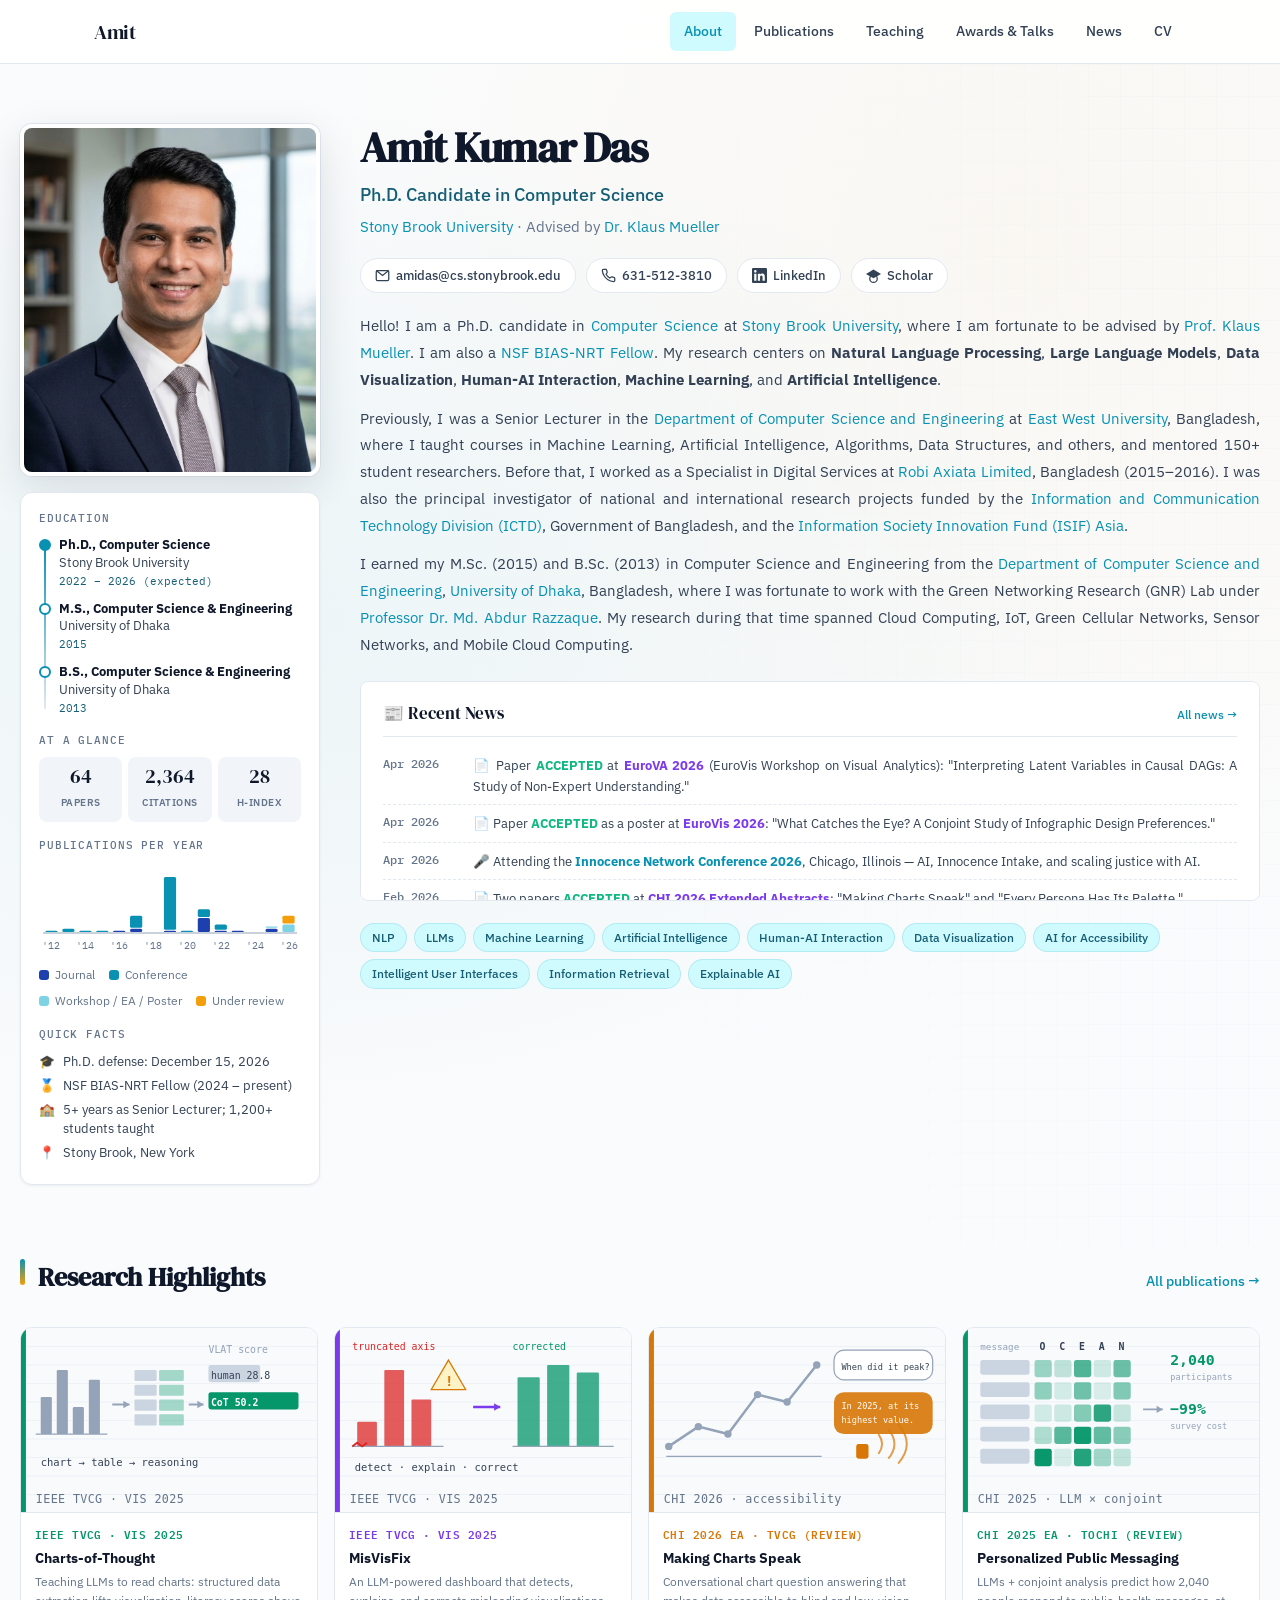
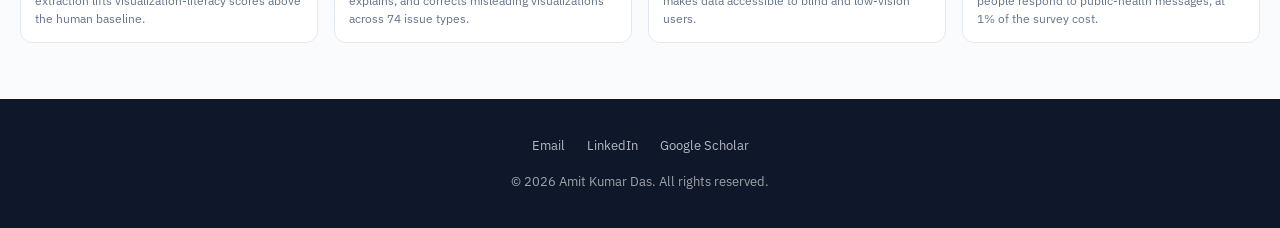
==== index.html @ 3df4a552 "Redesign site with visualizations, paper thumbnails, and updated CV - Home: rectangular portrait, wi" ====
<!DOCTYPE html><html lang="en"><head><meta charset="UTF-8"><meta name="viewport" content="width=device-width,initial-scale=1.0"><link rel="stylesheet" href="css/style.css?v=2"><title>Amit Kumar Das — Visualization & Human-Centered AI Researcher</title>
<style>
.home-news-box{background:var(--surface);border:1px solid var(--border);border-radius:var(--radius);padding:18px 22px;margin:22px 0;max-height:220px;overflow-y:auto}
.home-news-box::-webkit-scrollbar{width:6px}
.home-news-box::-webkit-scrollbar-thumb{background:var(--border);border-radius:3px}
.home-news-title{font-family:var(--font-display);font-size:1.05rem;color:var(--dark);margin-bottom:10px;padding-bottom:8px;border-bottom:1px solid var(--border);display:flex;justify-content:space-between;align-items:baseline}
.home-news-title a{font-family:var(--font-body);font-size:.78rem;font-weight:500}
.home-news-item{display:grid;grid-template-columns:80px 1fr;gap:10px;padding:8px 0;font-size:.83rem;line-height:1.55;border-bottom:1px dashed var(--border)}
.home-news-item:last-child{border-bottom:none}
.home-news-item .date{font-family:var(--font-mono);font-size:.72rem;color:var(--text-light);font-weight:500}
.home-news-item span:last-child{text-align:justify}
.hero-tagline,.hero-affil{text-align:justify}
.hl-nlp{color:#0891B2;font-weight:600}
.hl-vis{color:#7C3AED;font-weight:600}
.hl-hci{color:#D97706;font-weight:600}
.hl-llm{color:#059669;font-weight:600}
.hl-ml{color:#DC2626;font-weight:600}
</style>
</head><body>
<nav class="nav"><div class="nav-inner"><a href="index.html" class="nav-brand">Amit</a><ul class="nav-links"><li><a href="index.html">About</a></li><li><a href="publications.html">Publications</a></li><li><a href="teaching.html">Teaching</a></li><li><a href="awards.html">Awards & Talks</a></li><li><a href="news.html">News</a></li><li><a href="cv.html">CV</a></li></ul><button class="nav-toggle" aria-label="Menu"><svg viewBox="0 0 24 24" fill="none" stroke-width="2" stroke-linecap="round"><line x1="3" y1="6" x2="21" y2="6"/><line x1="3" y1="12" x2="21" y2="12"/><line x1="3" y1="18" x2="21" y2="18"/></svg></button></div></nav>

<header class="hero">
<div class="hero-inner">
<aside class="hero-photo fade-in">
<div class="photo-frame"><img src="img/profile.png" alt="Amit Kumar Das"></div>
<div class="profile-card">
<h3>Education</h3>
<ul class="edu-list">
<li class="current"><strong>Ph.D., Computer Science</strong>Stony Brook University<br><span class="yr">2022 – 2026 (expected)</span></li>
<li><strong>M.S., Computer Science &amp; Engineering</strong>University of Dhaka<br><span class="yr">2015</span></li>
<li><strong>B.S., Computer Science &amp; Engineering</strong>University of Dhaka<br><span class="yr">2013</span></li>
</ul>
<h3>At a glance</h3>
<div class="kpi-mini">
<div><b>64</b><span>Papers</span></div>
<div><b>2,364</b><span>Citations</span></div>
<div><b>28</b><span>h-index</span></div>
</div>
<h3>Publications per year</h3>
<div id="home-pub-chart" class="viz-chart" aria-label="Bar chart of publications per year, 2012 to 2026"></div>
<div id="home-pub-legend"></div>
<h3>Quick facts</h3>
<ul class="profile-facts">
<li><span>🎓</span><span>Ph.D. defense: December 15, 2026</span></li>
<li><span>🏅</span><span>NSF BIAS-NRT Fellow (2024 – present)</span></li>
<li><span>🏫</span><span>5+ years as Senior Lecturer; 1,200+ students taught</span></li>
<li><span>📍</span><span>Stony Brook, New York</span></li>
</ul>
</div>
</aside>
<div class="hero-content">
<h1 class="fade-in">Amit Kumar Das</h1>
<p class="hero-tagline fade-in d1">Ph.D. Candidate in Computer Science</p>
<p class="hero-affil fade-in d2"><a href="https://www.cs.stonybrook.edu/" target="_blank">Stony Brook University</a> · Advised by <a href="https://www3.cs.stonybrook.edu/~mueller/" target="_blank">Dr. Klaus Mueller</a></p>
<div class="hero-contact fade-in d2">
<a href="mailto:amidas@cs.stonybrook.edu"><svg viewBox="0 0 24 24" fill="none" stroke="currentColor" stroke-width="2"><rect x="2" y="4" width="20" height="16" rx="2"/><path d="M22 4l-10 8L2 4"/></svg>amidas@cs.stonybrook.edu</a>
<a href="tel:631-512-3810"><svg viewBox="0 0 24 24" fill="none" stroke="currentColor" stroke-width="2"><path d="M22 16.92v3a2 2 0 01-2.18 2 19.79 19.79 0 01-8.63-3.07 19.5 19.5 0 01-6-6A19.79 19.79 0 012.12 4.18 2 2 0 014.11 2h3a2 2 0 012 1.72c.13.81.36 1.6.67 2.36a2 2 0 01-.45 2.11L8.09 9.91a16 16 0 006 6l1.72-1.24a2 2 0 012.11-.45c.76.31 1.55.54 2.36.67A2 2 0 0122 16.92z"/></svg>631-512-3810</a>
<a href="https://www.linkedin.com/in/amit-kumar-das-191ba51b/" target="_blank"><svg viewBox="0 0 24 24" fill="currentColor"><path d="M20.45 20.45h-3.55v-5.57c0-1.33-.02-3.04-1.85-3.04-1.85 0-2.14 1.45-2.14 2.94v5.67H9.36V9h3.41v1.56h.05a3.74 3.74 0 013.37-1.85c3.6 0 4.27 2.37 4.27 5.46v6.28zM5.34 7.43a2.06 2.06 0 110-4.12 2.06 2.06 0 010 4.12zM7.12 20.45H3.56V9h3.56v11.45zM22.22 0H1.77A1.75 1.75 0 000 1.73v20.54A1.75 1.75 0 001.77 24h20.45A1.76 1.76 0 0024 22.27V1.73A1.76 1.76 0 0022.22 0z"/></svg>LinkedIn</a>
<a href="https://scholar.google.com/citations?user=yXXXbR4AAAAJ&hl=en" target="_blank"><svg viewBox="0 0 24 24" fill="currentColor"><path d="M12 24a7 7 0 110-14 7 7 0 010 14zm0-2a5 5 0 100-10 5 5 0 000 10z"/><path d="M0 9.5l12-7 12 7-12 7z"/></svg>Scholar</a>
</div>

<!-- BIO -->
<div class="hero-bio fade-in d3">
<p>Hello! I am a Ph.D. candidate in <a href="https://www.cs.stonybrook.edu/" target="_blank">Computer Science</a> at <a href="https://www.stonybrook.edu/" target="_blank">Stony Brook University</a>, where I am fortunate to be advised by <a href="https://www3.cs.stonybrook.edu/~mueller/" target="_blank">Prof. Klaus Mueller</a>. I am also a <a href="https://www.stonybrook.edu/commcms/bias-nrt/" target="_blank">NSF BIAS-NRT Fellow</a>. My research centers on <strong>Natural Language Processing</strong>, <strong>Large Language Models</strong>, <strong>Data Visualization</strong>, <strong>Human-AI Interaction</strong>, <strong>Machine Learning</strong>, and <strong>Artificial Intelligence</strong>.</p>
<p>Previously, I was a Senior Lecturer in the <a href="https://www.ewubd.edu/" target="_blank">Department of Computer Science and Engineering</a> at <a href="https://www.ewubd.edu/" target="_blank">East West University</a>, Bangladesh, where I taught courses in Machine Learning, Artificial Intelligence, Algorithms, Data Structures, and others, and mentored 150+ student researchers. Before that, I worked as a Specialist in Digital Services at <a href="https://www.robi.com.bd/en" target="_blank">Robi Axiata Limited</a>, Bangladesh (2015–2016). I was also the principal investigator of national and international research projects funded by the <a href="https://ictd.gov.bd/" target="_blank">Information and Communication Technology Division (ICTD)</a>, Government of Bangladesh, and the <a href="https://apnic.foundation/projects/isif-asia/" target="_blank">Information Society Innovation Fund (ISIF) Asia</a>.</p>
<p>I earned my M.Sc. (2015) and B.Sc. (2013) in Computer Science and Engineering from the <a href="https://www.du.ac.bd/body/CSE" target="_blank">Department of Computer Science and Engineering</a>, <a href="https://www.du.ac.bd/" target="_blank">University of Dhaka</a>, Bangladesh, where I was fortunate to work with the Green Networking Research (GNR) Lab under <a href="https://www.du.ac.bd/faculty/faculty_details/CSE/1768#" target="_blank">Professor Dr. Md. Abdur Razzaque</a>. My research during that time spanned Cloud Computing, IoT, Green Cellular Networks, Sensor Networks, and Mobile Cloud Computing.</p>
</div>

<!-- RECENT NEWS -->
<div class="home-news-box fade-in d3">
<div class="home-news-title"><span>📰 Recent News</span><a href="news.html">All news →</a></div>
<div class="home-news-item"><span class="date">Apr 2026</span><span>📄 Paper <strong style="color:#10B981;">ACCEPTED</strong> at <a href="https://www.eurova.org/eurova-2026" target="_blank" style="color:#7C3AED;"><strong>EuroVA 2026</strong></a> (EuroVis Workshop on Visual Analytics): "Interpreting Latent Variables in Causal DAGs: A Study of Non-Expert Understanding."</span></div>
<div class="home-news-item"><span class="date">Apr 2026</span><span>📄 Paper <strong style="color:#10B981;">ACCEPTED</strong> as a poster at <a href="https://eurovis.org.uk/" target="_blank" style="color:#7C3AED;"><strong>EuroVis 2026</strong></a>: "What Catches the Eye? A Conjoint Study of Infographic Design Preferences."</span></div>
<div class="home-news-item"><span class="date">Apr 2026</span><span>🎤 Attending the <a href="https://metroconnections.swoogo.com/innocencenetwork-conference-2026/welcome" target="_blank"><strong>Innocence Network Conference 2026</strong></a>, Chicago, Illinois — AI, Innocence Intake, and scaling justice with AI.</span></div>
<div class="home-news-item"><span class="date">Feb 2026</span><span>📄 Two papers <strong style="color:#10B981;">ACCEPTED</strong> at <a href="https://chi2026.acm.org/" target="_blank" style="color:#7C3AED;"><strong>CHI 2026 Extended Abstracts</strong></a>: "Making Charts Speak" and "Every Persona Has Its Palette."</span></div>
<div class="home-news-item"><span class="date">Jan 2026</span><span>🏅 Received <strong>Special Recognition for Outstanding Reviews</strong> at <strong>CHI 2026</strong>.</span></div>
<div class="home-news-item"><span class="date">Dec 2025</span><span>🏅 Received <strong>Special Recognition for Outstanding Reviews</strong> at <strong>IUI 2026</strong>.</span></div>
<div class="home-news-item"><span class="date">Dec 2025</span><span>🎤 Delivered a guest lecture on <strong>MisVisFix</strong> at <a href="https://www.oldwestbury.edu/" target="_blank"><strong>SUNY Old Westbury</strong></a>.</span></div>
<div class="home-news-item"><span class="date">Nov 2025</span><span>🎤 Presented <a href="https://ieeexplore.ieee.org/document/11269882" target="_blank"><strong>"Charts-of-Thought"</strong></a> at <strong>IEEE VIS 2025</strong>, Vienna, Austria.</span></div>
<div class="home-news-item"><span class="date">Nov 2025</span><span>🎤 Presented <a href="https://ieeexplore.ieee.org/document/11269882" target="_blank"><strong>"MisVisFix"</strong></a> at <strong>IEEE VIS 2025</strong>, Vienna, Austria.</span></div>
<div class="home-news-item"><span class="date">Jul 2025</span><span>🏆 Two papers <strong style="color:#10B981;">ACCEPTED</strong> at <a href="https://ieeevis.org/year/2025/welcome" target="_blank" style="color:#7C3AED;"><strong>IEEE VIS 2025</strong></a> (23% acceptance rate): <a href="https://arxiv.org/abs/2508.04842" target="_blank">Charts-of-Thought</a> and <a href="https://arxiv.org/abs/2508.04679" target="_blank">MisVisFix</a>.</span></div>
<div class="home-news-item"><span class="date">Apr 2025</span><span>🎤 Presented <a href="https://dl.acm.org/doi/10.1145/3706599.3720018" target="_blank"><strong>"Leveraging LLMs for Personalized Public Messaging"</strong></a> at <strong>CHI 2025</strong>, Yokohama, Japan.</span></div>
<div class="home-news-item"><span class="date">Feb 2025</span><span>📄 Paper <strong style="color:#10B981;">ACCEPTED</strong> at <a href="https://doi.org/10.1145/3706599.3720018" target="_blank" style="color:#7C3AED;"><strong>CHI 2025 Extended Abstracts</strong></a>: "Leveraging LLMs for Personalized Public Messaging."</span></div>
<div class="home-news-item"><span class="date">Aug 2024</span><span>🎓 Awarded the <strong>NSF BIAS-NRT Research Traineeship Fellowship</strong>.</span></div>
<div class="home-news-item"><span class="date">Jul 2024</span><span>🎉 Passed RPE — officially a <strong>Ph.D. Candidate</strong>, CS Department, Stony Brook University.</span></div>
</div>

<div class="research-tags fade-in d4">
<span class="tag">NLP</span><span class="tag">LLMs</span><span class="tag">Machine Learning</span><span class="tag">Artificial Intelligence</span><span class="tag">Human-AI Interaction</span><span class="tag">Data Visualization</span><span class="tag">AI for Accessibility</span><span class="tag">Intelligent User Interfaces</span><span class="tag">Information Retrieval</span><span class="tag">Explainable AI</span>
</div>
</div></div></header>

<section class="highlights">
<div class="section-header"><h2 class="section-title">Research Highlights</h2><a href="publications.html" class="section-link">All publications →</a></div>
<div class="hl-grid">
<a class="hl-card fade-in" style="--hc:#059669" href="https://arxiv.org/abs/2508.04842" target="_blank"><img src="img/pubs/charts-of-thought-enhancing-llm-visualization-li.svg" alt="Illustration of Charts-of-Thought: chart to table to reasoning, with VLAT scores" loading="lazy"><div><span class="hl-venue">IEEE TVCG · VIS 2025</span><h4>Charts-of-Thought</h4><p>Teaching LLMs to read charts: structured data extraction lifts visualization-literacy scores above the human baseline.</p></div></a>
<a class="hl-card fade-in d1" style="--hc:#7C3AED" href="https://arxiv.org/abs/2508.04679" target="_blank"><img src="img/pubs/misvisfix-an-interactive-dashboard-for-detecting.svg" alt="Illustration of MisVisFix: a truncated-axis chart flagged and corrected" loading="lazy"><div><span class="hl-venue">IEEE TVCG · VIS 2025</span><h4>MisVisFix</h4><p>An LLM-powered dashboard that detects, explains, and corrects misleading visualizations across 74 issue types.</p></div></a>
<a class="hl-card fade-in d2" style="--hc:#D97706" href="https://dl.acm.org/doi/10.1145/3772363.3799030" target="_blank"><img src="img/pubs/making-charts-speak-llm-based-conversational-cha.svg" alt="Illustration of conversational chart question answering for blind and low-vision users" loading="lazy"><div><span class="hl-venue">CHI 2026 EA · TVCG (review)</span><h4>Making Charts Speak</h4><p>Conversational chart question answering that makes data accessible to blind and low-vision users.</p></div></a>
<a class="hl-card fade-in d3" style="--hc:#059669" href="https://doi.org/10.1145/3706599.3720018" target="_blank"><img src="img/pubs/leveraging-large-language-models-for-personalize.svg" alt="Illustration of a persona-by-message preference matrix" loading="lazy"><div><span class="hl-venue">CHI 2025 EA · TOCHI (review)</span><h4>Personalized Public Messaging</h4><p>LLMs + conjoint analysis predict how 2,040 people respond to public-health messages, at 1% of the survey cost.</p></div></a>
</div>
</section>

<footer class="footer"><div class="footer-inner"><ul class="footer-links"><li><a href="mailto:amidas@cs.stonybrook.edu">Email</a></li><li><a href="https://www.linkedin.com/in/amit-kumar-das-191ba51b/" target="_blank">LinkedIn</a></li><li><a href="https://scholar.google.com/citations?user=yXXXbR4AAAAJ&hl=en" target="_blank">Google Scholar</a></li></ul><p>&copy; 2026 Amit Kumar Das. All rights reserved.</p></div></footer>
<script src="js/main.js"></script>
<script src="js/viz.js"></script>
<script>
// Publications per year (keep in sync with publications.html when adding papers)
const PUBS_BY_YEAR = {
  2012:{conference:1}, 2013:{conference:2}, 2014:{conference:1}, 2015:{conference:1}, 2016:{journal:1},
  2017:{journal:2,conference:6}, 2019:{journal:1,conference:25}, 2020:{conference:1},
  2021:{journal:7,conference:4}, 2022:{journal:1,conference:3}, 2023:{journal:1},
  2025:{journal:2,workshop:1}, 2026:{workshop:4,'under-review':4}
};
const years = []; for (let y = 2012; y <= 2026; y++) years.push(y);
VZ.stackedYears(document.getElementById('home-pub-chart'), {
  years, series: VZ.TYPE, data: PUBS_BY_YEAR, height: 92, compact: true,
  label: 'Publications per year', onClick: y => { location.href = 'publications.html#year=' + y; }
});
VZ.legend(document.getElementById('home-pub-legend'), VZ.TYPE);
</script>
</body></html>
---- css/style.css ----
@import url('https://fonts.googleapis.com/css2?family=DM+Serif+Display:ital@0;1&family=IBM+Plex+Sans:ital,wght@0,300;0,400;0,500;0,600;0,700;1,400&family=IBM+Plex+Mono:wght@400;500&display=swap');

:root {
  --bg:#FAFBFC; --bg-alt:#F1F5F9; --surface:#FFFFFF;
  --dark:#0F172A; --dark-mid:#1E293B; --text:#334155; --text-light:#64748B;
  --border:#E2E8F0; --accent:#0891B2; --accent-light:#CFFAFE; --accent-dark:#155E75;
  --warm:#F59E0B; --warm-light:#FEF3C7; --coral:#F43F5E; --green:#10B981;
  --font-display:'DM Serif Display',Georgia,serif;
  --font-body:'IBM Plex Sans',-apple-system,sans-serif;
  --font-mono:'IBM Plex Mono',monospace;
  --max-w:1140px; --nav-h:64px; --radius:8px;
  --shadow-sm:0 1px 3px rgba(15,23,42,.06);
  --shadow-md:0 4px 16px rgba(15,23,42,.08);
  --shadow-lg:0 12px 40px rgba(15,23,42,.12);
  --tr:.25s cubic-bezier(.4,0,.2,1);
}
*,*::before,*::after{box-sizing:border-box;margin:0;padding:0}
html{scroll-behavior:smooth;font-size:16px}
body{font-family:var(--font-body);color:var(--text);background:var(--bg);line-height:1.7;-webkit-font-smoothing:antialiased;overflow-x:hidden}
a{color:var(--accent);text-decoration:none;transition:color var(--tr)}
a:hover{color:var(--accent-dark)}
img{max-width:100%;display:block}

/* NAV */
.nav{position:fixed;top:0;left:0;width:100%;z-index:1000;height:var(--nav-h);background:rgba(255,255,255,.88);backdrop-filter:blur(14px) saturate(180%);-webkit-backdrop-filter:blur(14px) saturate(180%);border-bottom:1px solid var(--border);transition:box-shadow var(--tr)}
.nav.scrolled{box-shadow:var(--shadow-sm)}
.nav-inner{max-width:var(--max-w);margin:0 auto;height:100%;display:flex;align-items:center;justify-content:space-between;padding:0 24px}
.nav-brand{font-family:var(--font-display);font-size:1.25rem;color:var(--dark);font-weight:400;letter-spacing:-.02em}
.nav-brand span{color:var(--accent)}
.nav-links{display:flex;gap:4px;list-style:none}
.nav-links a{display:block;padding:8px 14px;border-radius:6px;font-size:.875rem;font-weight:500;color:var(--text);transition:all var(--tr);position:relative}
.nav-links a:hover,.nav-links a.active{color:var(--accent);background:var(--accent-light)}
.nav-toggle{display:none;background:none;border:none;cursor:pointer;padding:8px}
.nav-toggle svg{width:24px;height:24px;stroke:var(--dark)}

/* HERO */
.hero{padding-top:calc(var(--nav-h) + 60px);padding-bottom:60px;position:relative;overflow:hidden}
.hero::before{content:'';position:absolute;top:0;left:0;width:100%;height:100%;background:radial-gradient(ellipse at 20% 50%,rgba(8,145,178,.06) 0%,transparent 60%),radial-gradient(ellipse at 80% 20%,rgba(245,158,11,.04) 0%,transparent 50%);pointer-events:none}
.hero::after{content:'';position:absolute;top:0;right:0;width:50%;height:100%;background-image:linear-gradient(rgba(8,145,178,.04) 1px,transparent 1px),linear-gradient(90deg,rgba(8,145,178,.04) 1px,transparent 1px);background-size:32px 32px;mask-image:linear-gradient(to left,rgba(0,0,0,.5),transparent);-webkit-mask-image:linear-gradient(to left,rgba(0,0,0,.5),transparent);pointer-events:none}
.hero-inner{max-width:1280px;margin:0 auto;padding:0 20px;display:grid;grid-template-columns:300px 1fr;gap:40px;align-items:start;position:relative;z-index:1}
.photo-frame{width:100%;aspect-ratio:912/1070;border-radius:12px;overflow:hidden;border:4px solid var(--surface);box-shadow:var(--shadow-lg),0 0 0 1px var(--border);background:linear-gradient(135deg,var(--accent-light),var(--warm-light))}
.photo-frame img{width:100%;height:100%;object-fit:cover;object-position:center top}

/* PROFILE CARD (under photo) */
.profile-card{margin-top:16px;background:var(--surface);border:1px solid var(--border);border-radius:12px;padding:16px 18px;box-shadow:var(--shadow-sm)}
.profile-card h3{font-family:var(--font-mono);font-size:.68rem;font-weight:500;text-transform:uppercase;letter-spacing:.08em;color:var(--text-light);margin:14px 0 8px}
.profile-card h3:first-child{margin-top:0}
.edu-list{list-style:none;position:relative}
.edu-list::before{content:'';position:absolute;left:5px;top:8px;bottom:8px;width:2px;background:linear-gradient(var(--accent),var(--border))}
.edu-list li{position:relative;padding-left:20px;margin-bottom:9px;font-size:.8rem;line-height:1.4;color:var(--text)}
.edu-list li:last-child{margin-bottom:0}
.edu-list li::before{content:'';position:absolute;left:0;top:4px;width:12px;height:12px;border-radius:50%;background:var(--surface);border:2px solid var(--accent)}
.edu-list li.current::before{background:var(--accent)}
.edu-list strong{display:block;color:var(--dark);font-size:.83rem}
.edu-list .yr{font-family:var(--font-mono);font-size:.7rem;color:var(--accent-dark)}
.kpi-mini{display:grid;grid-template-columns:repeat(3,1fr);gap:6px}
.kpi-mini div{background:var(--bg-alt);border-radius:8px;padding:8px 4px;text-align:center}
.kpi-mini b{display:block;font-family:var(--font-display);font-size:1.25rem;font-weight:400;color:var(--dark);line-height:1.1}
.kpi-mini span{font-size:.62rem;text-transform:uppercase;letter-spacing:.05em;color:var(--text-light);font-weight:600}
.profile-facts{list-style:none;font-size:.8rem;line-height:1.5}
.profile-facts li{display:flex;gap:8px;margin-bottom:5px}
.profile-facts li span:first-child{flex-shrink:0;width:16px;text-align:center}

/* VIZ (shared chart styles; charts are drawn by js/viz.js) */
.viz-panel{background:var(--surface);border:1px solid var(--border);border-radius:12px;padding:18px 20px;box-shadow:var(--shadow-sm);margin-bottom:24px}
.viz-panel-head{display:flex;justify-content:space-between;align-items:baseline;gap:12px;flex-wrap:wrap;margin-bottom:10px}
.viz-title{font-family:var(--font-display);font-size:1.12rem;color:var(--dark);font-weight:400}
.viz-sub{font-size:.76rem;color:var(--text-light)}
.viz-grid-2{display:grid;grid-template-columns:1.35fr 1fr;gap:28px}
.viz-chart{width:100%;min-height:40px}
.viz-chart svg{display:block;overflow:visible}
.viz-grid{stroke:var(--border);stroke-width:1}
.viz-grid.faint{stroke:#F1F5F9}
.viz-baseline{stroke:#94A3B8;stroke-width:1}
.viz-now{stroke:var(--coral);stroke-width:1.5;stroke-dasharray:3 3}
.viz-track{fill:var(--bg-alt)}
.viz-axis{font-family:var(--font-mono);font-size:10px;fill:var(--text-light)}
.viz-axis.strong{font-weight:600;fill:var(--text)}
.viz-label{font-family:var(--font-body);font-size:12px;fill:var(--text)}
.viz-label.strong{font-weight:600;fill:var(--dark)}
.viz-value{font-family:var(--font-mono);font-size:10.5px;font-weight:500;fill:var(--text)}
.viz-cell-note{font-size:12px}
.viz-bar.clickable{cursor:pointer}
.viz-bar:hover rect:not([fill="transparent"]):not(.viz-track){filter:brightness(1.12)}
.viz-dot{stroke:var(--surface);stroke-width:1.5;transition:r var(--tr)}
.viz-dot.clickable{cursor:pointer}
.viz-dot:hover{stroke:var(--dark)}
.viz-pulse{animation:pulse 2s infinite}
.viz-legend{display:flex;flex-wrap:wrap;gap:6px 14px;margin-top:10px;font-size:.74rem;color:var(--text-light)}
.viz-legend span{display:inline-flex;align-items:center;gap:6px}
.viz-legend i{width:10px;height:10px;border-radius:3px;display:inline-block}
.viz-tip{position:fixed;left:0;top:0;z-index:2000;pointer-events:none;opacity:0;transition:opacity .12s;background:var(--dark);color:#fff;font-size:.75rem;line-height:1.5;padding:8px 11px;border-radius:7px;box-shadow:var(--shadow-lg);max-width:280px}
.viz-tip b{font-weight:600}
.viz-tip div{color:rgba(255,255,255,.82);display:flex;align-items:center;gap:6px}
.viz-tip i{width:8px;height:8px;border-radius:2px;display:inline-block}
.viz-tip-hint{color:#67E8F9!important;font-size:.68rem;margin-top:2px}
.kpi-row{display:grid;grid-template-columns:repeat(4,1fr);gap:12px;margin-bottom:18px}
.kpi{background:var(--bg-alt);border-radius:10px;padding:12px 14px;position:relative;overflow:hidden}
.kpi b{display:block;font-family:var(--font-display);font-weight:400;font-size:1.65rem;color:var(--dark);line-height:1.1}
.kpi span{font-size:.7rem;text-transform:uppercase;letter-spacing:.05em;color:var(--text-light);font-weight:600}
.kpi::after{content:'';position:absolute;left:0;top:0;bottom:0;width:3px;background:var(--kc,var(--accent))}
.flash{animation:flash 1.6s ease}
@keyframes flash{0%,60%{background:var(--accent-light)}100%{background:transparent}}

/* HIGHLIGHTS (home) */
.highlights{max-width:1280px;margin:0 auto;padding:10px 20px 0;position:relative;z-index:1}
.hl-grid{display:grid;grid-template-columns:repeat(4,1fr);gap:16px}
.hl-card{background:var(--surface);border:1px solid var(--border);border-radius:12px;overflow:hidden;transition:all var(--tr);display:flex;flex-direction:column;color:var(--text)}
.hl-card:hover{transform:translateY(-3px);box-shadow:var(--shadow-md);border-color:var(--hc);color:var(--text)}
.hl-card img{width:100%;aspect-ratio:240/150;object-fit:cover;border-bottom:1px solid var(--border)}
.hl-card div{padding:12px 14px 14px}
.hl-card h4{font-size:.9rem;color:var(--dark);margin-bottom:4px;line-height:1.35}
.hl-card p{font-size:.78rem;line-height:1.5;color:var(--text-light)}
.hl-card .hl-venue{font-family:var(--font-mono);font-size:.66rem;font-weight:600;color:var(--hc);text-transform:uppercase;letter-spacing:.04em;display:block;margin-bottom:5px}
.hero-content h1{font-family:var(--font-display);font-size:2.6rem;color:var(--dark);line-height:1.15;margin-bottom:8px;letter-spacing:-.03em}
.hero-tagline{font-size:1.1rem;color:var(--accent-dark);font-weight:500;margin-bottom:4px}
.hero-affil{font-size:.95rem;color:var(--text-light);margin-bottom:18px}
.hero-contact{display:flex;flex-wrap:wrap;gap:10px;margin-bottom:20px}
.hero-contact a{display:inline-flex;align-items:center;gap:6px;padding:6px 14px;border-radius:999px;border:1px solid var(--border);font-size:.8rem;font-weight:500;color:var(--text);background:var(--surface);transition:all var(--tr)}
.hero-contact a:hover{border-color:var(--accent);color:var(--accent);box-shadow:0 2px 8px rgba(8,145,178,.12)}
.hero-contact a svg{width:15px;height:15px;flex-shrink:0}
.hero-bio{font-size:.93rem;line-height:1.8;color:var(--text);max-width:100%;text-align:justify;hyphens:auto}
.hero-bio p+p{margin-top:12px}
.research-tags{display:flex;flex-wrap:wrap;gap:7px;margin-top:18px}
.tag{padding:4px 11px;border-radius:999px;font-size:.72rem;font-weight:500;background:var(--accent-light);color:var(--accent-dark);border:1px solid rgba(8,145,178,.15)}
.auth-badge{display:inline-flex;align-items:center;gap:6px;padding:6px 14px;border-radius:999px;background:#D1FAE5;color:#065F46;font-size:.75rem;font-weight:700;margin-top:14px}
.auth-badge svg{width:14px;height:14px}
.avail-banner{background:linear-gradient(135deg,var(--dark) 0%,#1E3A5F 100%);color:#fff;padding:18px 24px;border-radius:var(--radius);margin-top:18px;display:flex;align-items:center;gap:14px}
.avail-dot{width:10px;height:10px;border-radius:50%;background:var(--green);box-shadow:0 0 8px rgba(16,185,129,.5);animation:pulse 2s infinite;flex-shrink:0}
@keyframes pulse{0%,100%{opacity:1}50%{opacity:.5}}
.avail-banner p{font-size:.88rem;line-height:1.5;margin:0}
.avail-banner strong{color:var(--warm)}

/* SECTIONS */
.section{padding:50px 24px;max-width:var(--max-w);margin:0 auto}
.section-header{display:flex;align-items:baseline;justify-content:space-between;margin-bottom:28px;gap:16px}
.section-title{font-family:var(--font-display);font-size:1.65rem;color:var(--dark);position:relative;padding-left:18px}
.section-title::before{content:'';position:absolute;left:0;top:4px;width:5px;height:26px;border-radius:3px;background:linear-gradient(to bottom,var(--accent),var(--warm))}
.section-link{font-size:.875rem;font-weight:500;color:var(--accent);display:inline-flex;align-items:center;gap:4px}
.section-link:hover{gap:8px}
.divider{border:none;height:1px;background:linear-gradient(to right,transparent,var(--border),transparent);margin:0 auto;max-width:var(--max-w)}

/* PAGE HEADER */
.page-header{padding-top:calc(var(--nav-h) + 44px);padding-bottom:32px;position:relative;overflow:hidden}
.page-header::before{content:'';position:absolute;top:0;left:0;width:100%;height:100%;background:radial-gradient(ellipse at 10% 80%,rgba(8,145,178,.05) 0%,transparent 50%),radial-gradient(ellipse at 90% 30%,rgba(245,158,11,.03) 0%,transparent 50%);pointer-events:none}
.page-header-inner{max-width:var(--max-w);margin:0 auto;padding:0 24px;position:relative;z-index:1}
.page-header h1{font-family:var(--font-display);font-size:2.15rem;color:var(--dark);letter-spacing:-.02em}
.page-header p{font-size:.93rem;color:var(--text-light);margin-top:8px;max-width:600px}

/* NEWS */
.news-list{list-style:none}
.news-item{display:grid;grid-template-columns:110px 1fr;gap:14px;padding:13px 0;border-bottom:1px solid var(--border);align-items:baseline}
.news-item:last-child{border-bottom:none}
.news-date{font-family:var(--font-mono);font-size:.8rem;color:var(--text-light);white-space:nowrap}
.news-text{font-size:.88rem;color:var(--text);line-height:1.6}
.news-text a{font-weight:500}

/* STATS */
.stats-banner{display:grid;grid-template-columns:repeat(3,1fr);gap:18px;margin-bottom:36px}
.stat-card{background:var(--surface);border:1px solid var(--border);border-radius:var(--radius);padding:22px;text-align:center;transition:all var(--tr);position:relative;overflow:hidden}
.stat-card::before{content:'';position:absolute;top:0;left:0;right:0;height:3px;background:linear-gradient(90deg,var(--accent),var(--warm))}
.stat-card:hover{transform:translateY(-2px);box-shadow:var(--shadow-md)}
.stat-number{font-family:var(--font-display);font-size:2.4rem;color:var(--dark);line-height:1}
.stat-label{font-size:.78rem;color:var(--text-light);margin-top:5px;text-transform:uppercase;letter-spacing:.05em;font-weight:600}

/* PUB FILTERS */
.pub-filters{display:flex;flex-wrap:wrap;gap:8px;margin-bottom:28px}
.filter-group{position:relative}
.filter-btn{display:inline-flex;align-items:center;gap:5px;padding:7px 14px;border-radius:999px;font-size:.8rem;font-weight:600;background:var(--surface);color:var(--text);border:1px solid var(--border);cursor:pointer;transition:all var(--tr);font-family:var(--font-body)}
.filter-btn:hover,.filter-btn.active{border-color:var(--accent);color:var(--accent);background:var(--accent-light)}
.filter-btn svg{width:13px;height:13px}
.filter-dropdown{position:absolute;top:calc(100% + 5px);left:0;background:var(--surface);border:1px solid var(--border);border-radius:var(--radius);box-shadow:var(--shadow-lg);min-width:190px;z-index:100;display:none;overflow:hidden}
.filter-dropdown.open{display:block}
.filter-option{display:block;width:100%;padding:9px 14px;border:none;background:none;cursor:pointer;text-align:left;font-size:.8rem;color:var(--text);font-family:var(--font-body);transition:all var(--tr)}
.filter-option:hover{background:var(--bg-alt);color:var(--accent)}
.active-filters{display:flex;flex-wrap:wrap;gap:7px;margin-bottom:18px}
.active-filter-tag{display:inline-flex;align-items:center;gap:5px;padding:3px 11px;border-radius:999px;font-size:.73rem;font-weight:600;background:var(--accent);color:#fff;cursor:pointer;border:none;font-family:var(--font-body);transition:all var(--tr)}
.active-filter-tag:hover{background:var(--accent-dark)}
.pub-count{font-size:.85rem;color:var(--text-light);margin-bottom:18px}
.scholar-cta{display:flex;align-items:center;gap:11px;padding:14px 22px;border-radius:var(--radius);background:var(--bg-alt);border:1px solid var(--border);margin-bottom:28px;font-size:.88rem;color:var(--text)}
.scholar-cta a{font-weight:600}

/* PUB CARDS */
.pub-year-group{margin-bottom:32px}
.pub-year-label{font-family:var(--font-display);font-size:1.3rem;color:var(--dark);margin-bottom:14px;padding-bottom:7px;border-bottom:2px solid var(--border)}
.pub-card{background:var(--surface);border:1px solid var(--border);border-radius:var(--radius);padding:18px 22px;margin-bottom:12px;transition:all var(--tr)}
.pub-card:hover{border-color:rgba(8,145,178,.3);box-shadow:var(--shadow-sm)}
.pub-badge{display:inline-block;padding:2px 9px;border-radius:999px;font-size:.68rem;font-weight:700;text-transform:uppercase;letter-spacing:.04em;margin-bottom:7px}
.pub-badge.journal{background:#DBEAFE;color:#1E40AF}
.pub-badge.conference{background:#D1FAE5;color:#065F46}
.pub-badge.under-review{background:var(--warm-light);color:#92400E}
.pub-badge.poster{background:#F3E8FF;color:#6B21A8}
.pub-title{font-size:.97rem;font-weight:600;color:var(--dark);line-height:1.5;margin-bottom:5px}
.pub-title a{color:var(--dark)}
.pub-title a:hover{color:var(--accent)}
.pub-authors{font-size:.83rem;color:var(--text-light);margin-bottom:5px}
.pub-authors .me{font-weight:700;color:var(--accent-dark)}
.pub-venue{font-size:.8rem;color:var(--text-light);font-style:italic}
.pub-links{display:flex;flex-wrap:wrap;gap:7px;margin-top:9px}
.pub-link{display:inline-flex;align-items:center;gap:4px;padding:3px 9px;border-radius:4px;font-size:.73rem;font-weight:600;background:var(--bg-alt);color:var(--text);border:1px solid transparent;transition:all var(--tr)}
.pub-link:hover{border-color:var(--accent);color:var(--accent)}
.no-results{text-align:center;padding:44px 24px;color:var(--text-light);font-size:.93rem;display:none}

/* COURSE CARDS */
.course-card{background:var(--surface);border:1px solid var(--border);border-radius:var(--radius);padding:20px 24px;margin-bottom:14px;transition:all var(--tr)}
.course-card:hover{box-shadow:var(--shadow-sm)}
.course-header{display:flex;justify-content:space-between;align-items:start;gap:14px;margin-bottom:7px}
.course-name{font-size:1rem;font-weight:600;color:var(--dark)}
.course-meta{font-size:.8rem;color:var(--text-light);white-space:nowrap}
.course-desc{font-size:.87rem;color:var(--text);line-height:1.7;margin-bottom:8px}
.award-inline{display:inline-flex;align-items:center;gap:4px;padding:3px 10px;border-radius:999px;font-size:.68rem;font-weight:700;text-transform:uppercase;margin-right:6px}

/* TIMELINE */
.timeline-card{position:relative;padding:18px 22px 18px 38px;margin-bottom:14px;background:var(--surface);border:1px solid var(--border);border-radius:var(--radius);transition:all var(--tr)}
.timeline-card::before{content:'';position:absolute;left:16px;top:24px;width:10px;height:10px;border-radius:50%;background:var(--accent);border:2px solid var(--surface);box-shadow:0 0 0 2px var(--accent)}
.timeline-card:hover{box-shadow:var(--shadow-sm)}
.timeline-year{font-family:var(--font-mono);font-size:.73rem;color:var(--accent);font-weight:500;margin-bottom:3px}
.timeline-title{font-size:.97rem;font-weight:600;color:var(--dark);margin-bottom:3px}
.timeline-desc{font-size:.87rem;color:var(--text);line-height:1.7}

/* TABS */
.sub-tabs{display:flex;gap:4px;margin-bottom:28px;border-bottom:2px solid var(--border);padding-bottom:0}
.sub-tab{padding:9px 18px;border:none;background:none;font-family:var(--font-body);font-size:.87rem;font-weight:600;color:var(--text-light);cursor:pointer;border-bottom:2px solid transparent;margin-bottom:-2px;transition:all var(--tr)}
.sub-tab:hover{color:var(--text)}
.sub-tab.active{color:var(--accent);border-bottom-color:var(--accent)}
.tab-content{display:none}
.tab-content.active{display:block}

/* SERVICE GRID */
.service-grid{display:grid;grid-template-columns:repeat(auto-fill,minmax(150px,1fr));gap:10px;margin-bottom:28px}
.service-card{background:var(--surface);border:1px solid var(--border);border-radius:var(--radius);padding:16px;text-align:center;transition:all var(--tr)}
.service-card:hover{box-shadow:var(--shadow-sm)}
.service-card .name{font-weight:700;color:var(--dark);font-size:.93rem}
.service-card .years{font-size:.73rem;color:var(--text-light)}

/* FOOTER */
.footer{background:var(--dark);color:rgba(255,255,255,.6);padding:36px 24px;text-align:center;font-size:.8rem;margin-top:56px}
.footer a{color:var(--accent)}
.footer-inner{max-width:var(--max-w);margin:0 auto}
.footer-links{display:flex;justify-content:center;gap:22px;margin-bottom:14px;list-style:none}
.footer-links a{color:rgba(255,255,255,.7)}
.footer-links a:hover{color:#fff}

/* ANIMATIONS */
.fade-in{opacity:0;transform:translateY(14px);animation:fadeUp .5s ease forwards}
@keyframes fadeUp{to{opacity:1;transform:translateY(0)}}
.d1{animation-delay:.1s}.d2{animation-delay:.2s}.d3{animation-delay:.3s}.d4{animation-delay:.4s}

/* RESPONSIVE */
@media(max-width:1024px){
  .hl-grid{grid-template-columns:repeat(2,1fr)}
  .viz-grid-2{grid-template-columns:1fr}
}
@media(max-width:768px){
  .hero-inner{grid-template-columns:1fr;gap:28px;text-align:center}
  .hero-photo{max-width:320px;margin:0 auto;width:100%;text-align:left}
  .kpi-row{grid-template-columns:repeat(2,1fr)}
  .hero-contact{justify-content:center}
  .research-tags{justify-content:center}
  .hero-content h1{font-size:2rem}
  .stats-banner{grid-template-columns:1fr}
  .nav-links{display:none}
  .nav-links.open{display:flex;flex-direction:column;position:absolute;top:var(--nav-h);left:0;right:0;background:var(--surface);border-bottom:1px solid var(--border);padding:12px;box-shadow:var(--shadow-md)}
  .nav-toggle{display:block}
  .news-item{grid-template-columns:1fr;gap:3px}
  .course-header{flex-direction:column}
  .section-header{flex-direction:column;gap:6px}
  .service-grid{grid-template-columns:repeat(2,1fr)}
  .sub-tabs{overflow-x:auto}
}
@media(max-width:480px){
  .hero-content h1{font-size:1.7rem}
  .page-header h1{font-size:1.5rem}
  .stat-number{font-size:2rem}
  .hl-grid{grid-template-columns:1fr}
  .viz-panel{padding:14px}
}
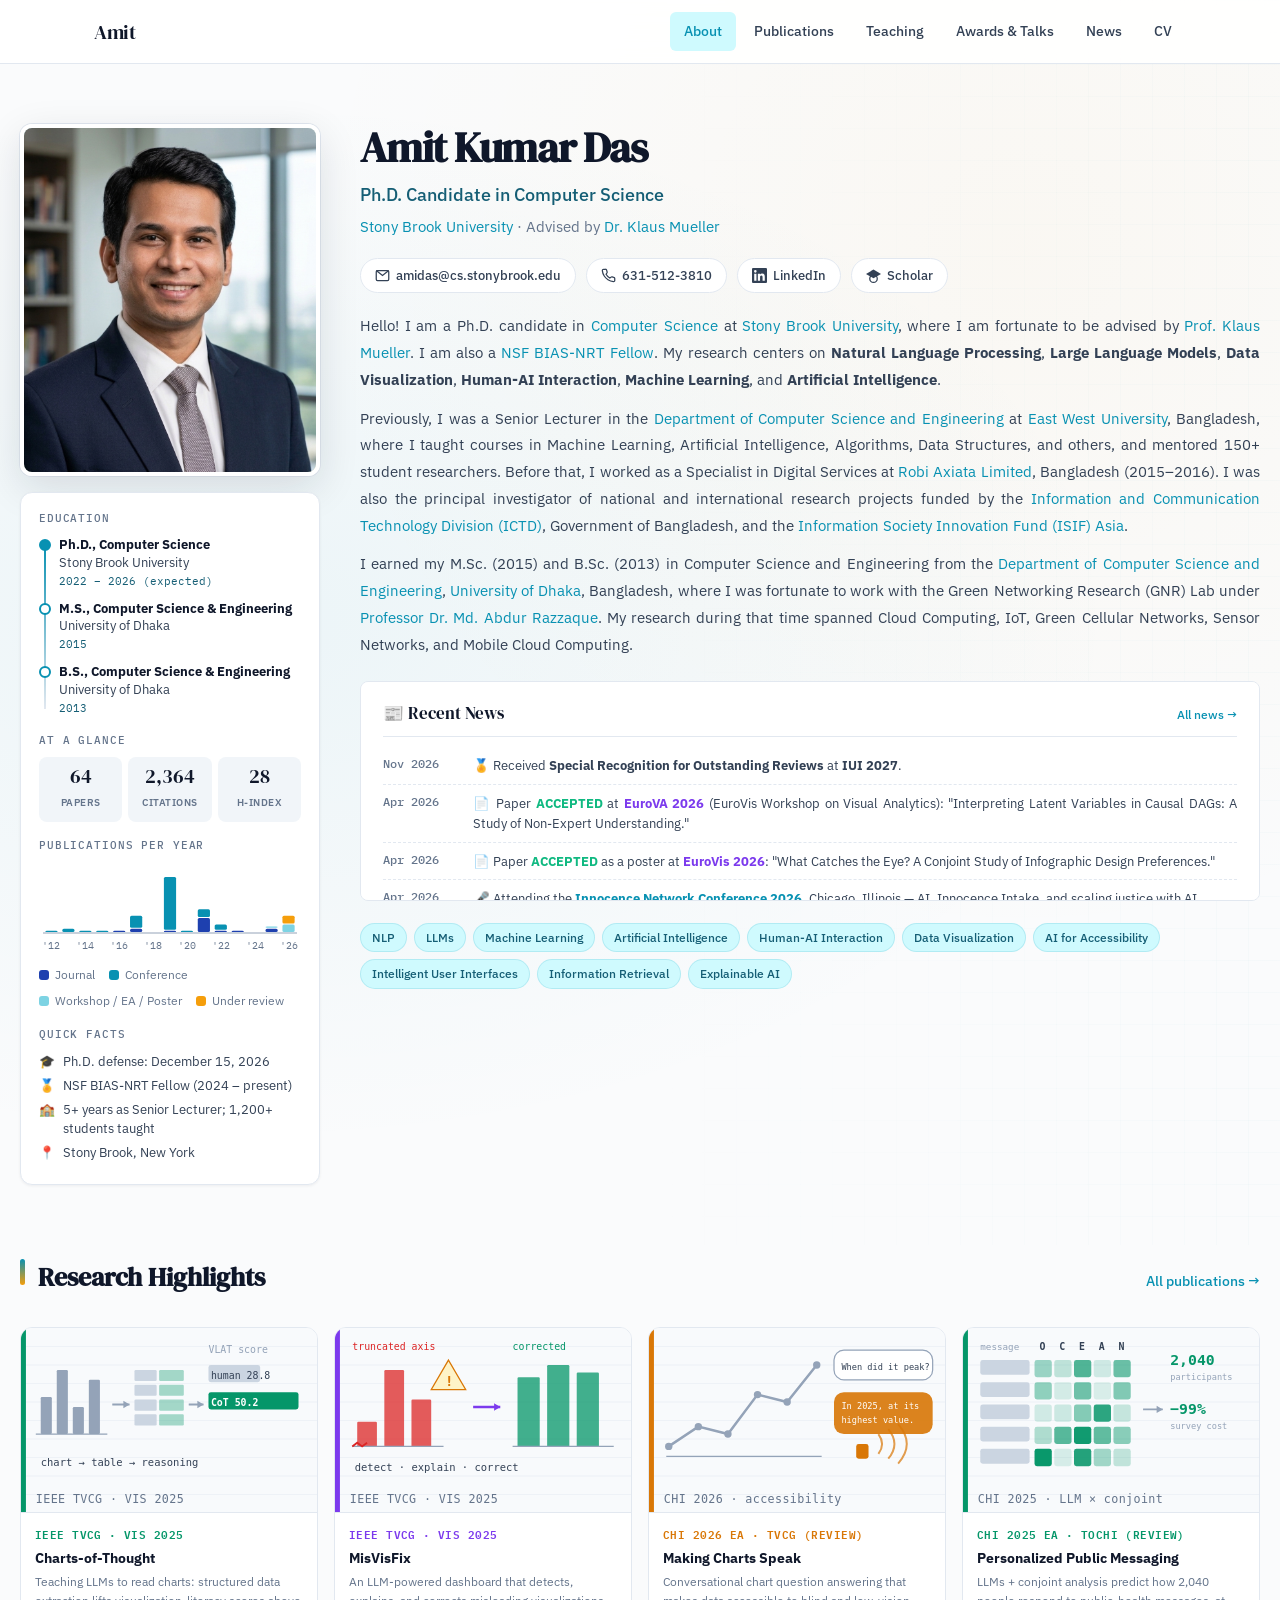
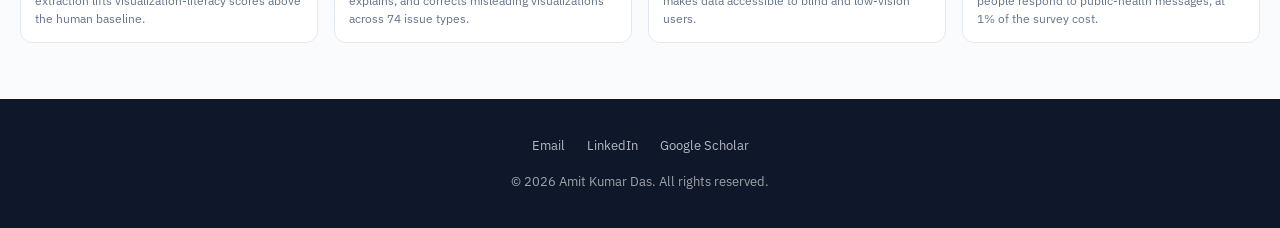
==== commit 5f1429a2: "Add 2026 reviewing service and IUI 2027 outstanding review recognition - Awards: IUI 2027 recognitio" ====
--- a/index.html
+++ b/index.html
@@ -69,6 +69,7 @@
 <!-- RECENT NEWS -->
 <div class="home-news-box fade-in d3">
 <div class="home-news-title"><span>📰 Recent News</span><a href="news.html">All news →</a></div>
+<div class="home-news-item"><span class="date">Nov 2026</span><span>🏅 Received <strong>Special Recognition for Outstanding Reviews</strong> at <strong>IUI 2027</strong>.</span></div>
 <div class="home-news-item"><span class="date">Apr 2026</span><span>📄 Paper <strong style="color:#10B981;">ACCEPTED</strong> at <a href="https://www.eurova.org/eurova-2026" target="_blank" style="color:#7C3AED;"><strong>EuroVA 2026</strong></a> (EuroVis Workshop on Visual Analytics): "Interpreting Latent Variables in Causal DAGs: A Study of Non-Expert Understanding."</span></div>
 <div class="home-news-item"><span class="date">Apr 2026</span><span>📄 Paper <strong style="color:#10B981;">ACCEPTED</strong> as a poster at <a href="https://eurovis.org.uk/" target="_blank" style="color:#7C3AED;"><strong>EuroVis 2026</strong></a>: "What Catches the Eye? A Conjoint Study of Infographic Design Preferences."</span></div>
 <div class="home-news-item"><span class="date">Apr 2026</span><span>🎤 Attending the <a href="https://metroconnections.swoogo.com/innocencenetwork-conference-2026/welcome" target="_blank"><strong>Innocence Network Conference 2026</strong></a>, Chicago, Illinois — AI, Innocence Intake, and scaling justice with AI.</span></div>
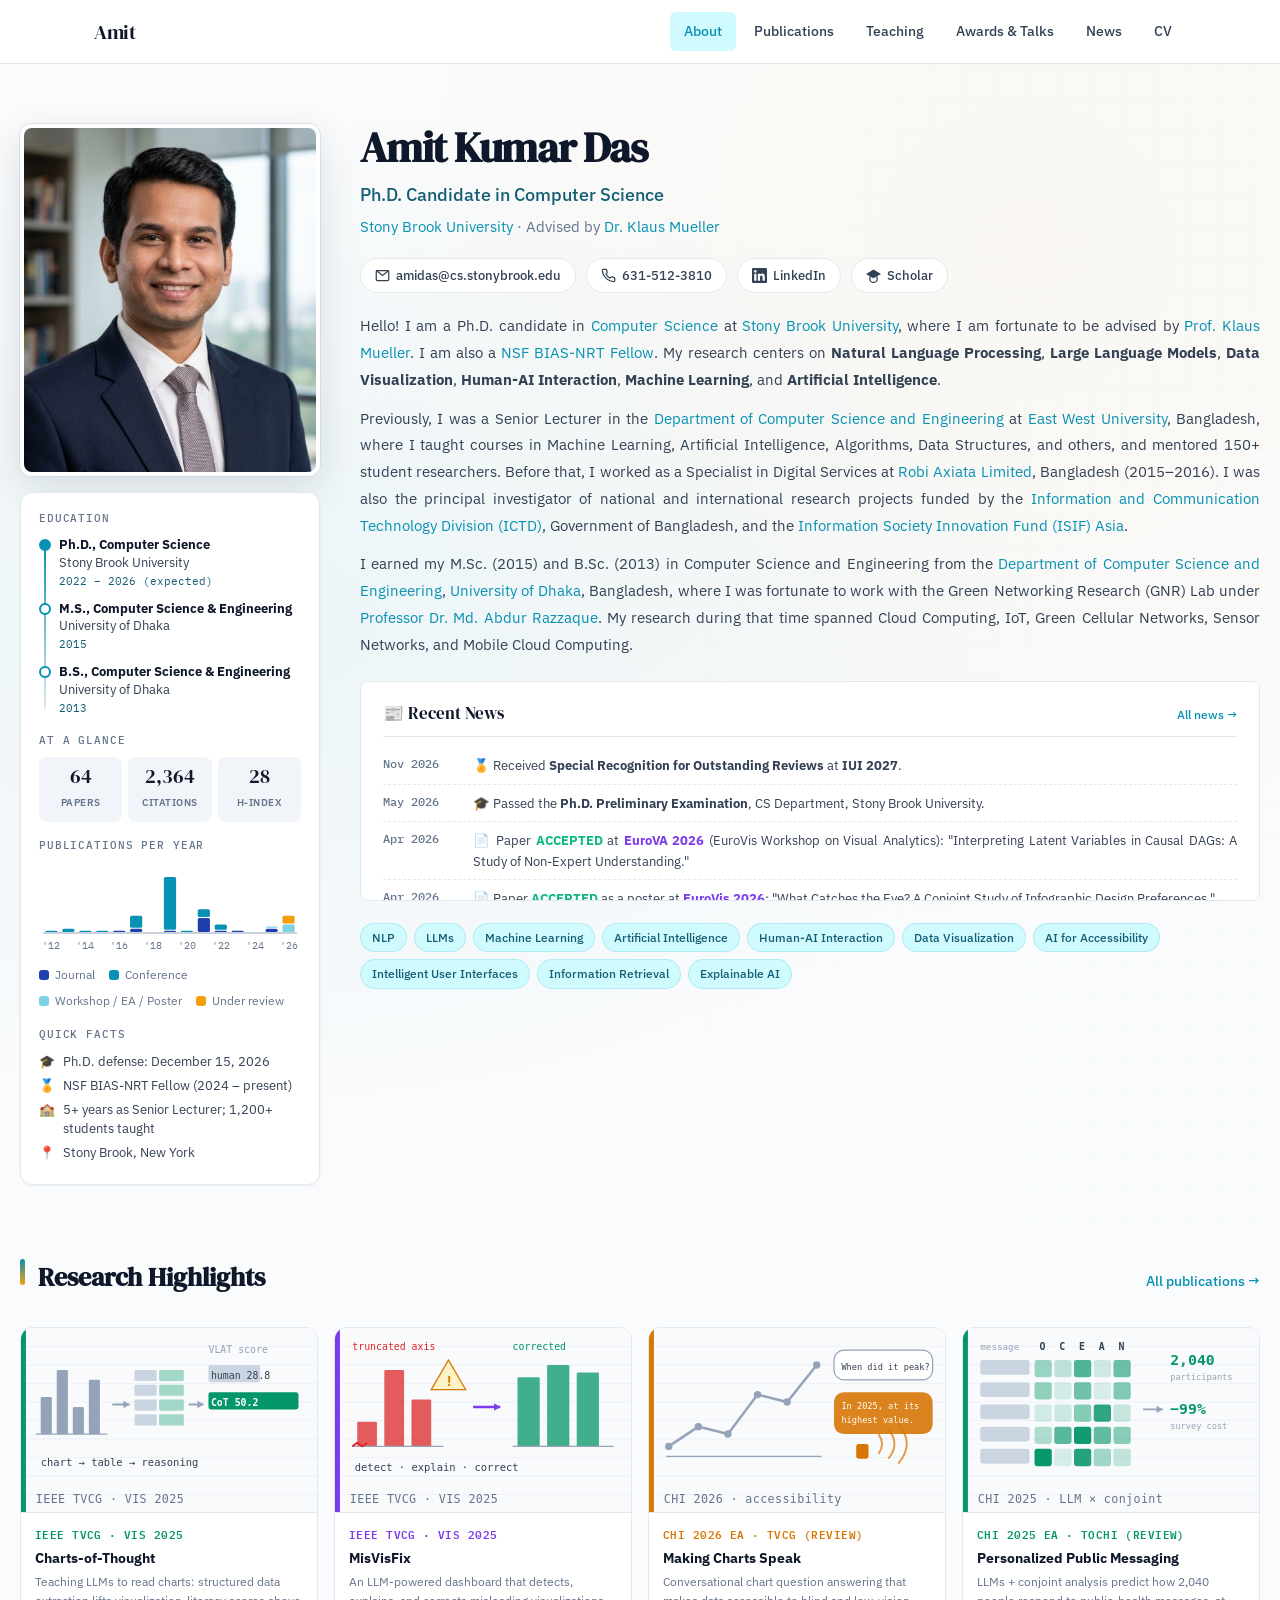
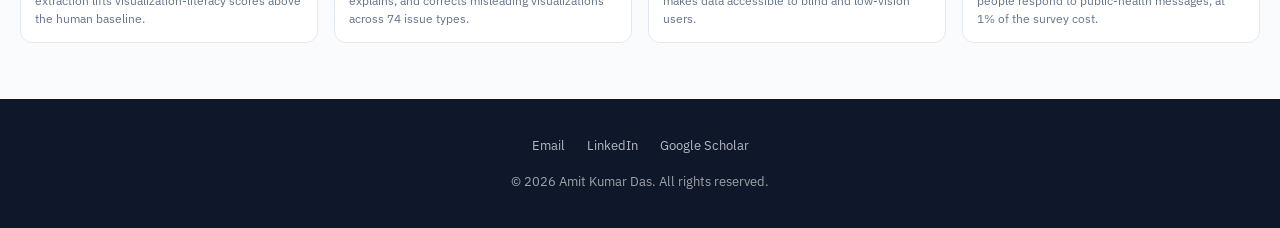
==== commit 08eb9170: "Add Ph.D. Preliminary Examination milestone (May 13, 2026) - News page and home news box: Prelim pas" ====
--- a/index.html
+++ b/index.html
@@ -70,6 +70,7 @@
 <div class="home-news-box fade-in d3">
 <div class="home-news-title"><span>📰 Recent News</span><a href="news.html">All news →</a></div>
 <div class="home-news-item"><span class="date">Nov 2026</span><span>🏅 Received <strong>Special Recognition for Outstanding Reviews</strong> at <strong>IUI 2027</strong>.</span></div>
+<div class="home-news-item"><span class="date">May 2026</span><span>🎓 Passed the <strong>Ph.D. Preliminary Examination</strong>, CS Department, Stony Brook University.</span></div>
 <div class="home-news-item"><span class="date">Apr 2026</span><span>📄 Paper <strong style="color:#10B981;">ACCEPTED</strong> at <a href="https://www.eurova.org/eurova-2026" target="_blank" style="color:#7C3AED;"><strong>EuroVA 2026</strong></a> (EuroVis Workshop on Visual Analytics): "Interpreting Latent Variables in Causal DAGs: A Study of Non-Expert Understanding."</span></div>
 <div class="home-news-item"><span class="date">Apr 2026</span><span>📄 Paper <strong style="color:#10B981;">ACCEPTED</strong> as a poster at <a href="https://eurovis.org.uk/" target="_blank" style="color:#7C3AED;"><strong>EuroVis 2026</strong></a>: "What Catches the Eye? A Conjoint Study of Infographic Design Preferences."</span></div>
 <div class="home-news-item"><span class="date">Apr 2026</span><span>🎤 Attending the <a href="https://metroconnections.swoogo.com/innocencenetwork-conference-2026/welcome" target="_blank"><strong>Innocence Network Conference 2026</strong></a>, Chicago, Illinois — AI, Innocence Intake, and scaling justice with AI.</span></div>
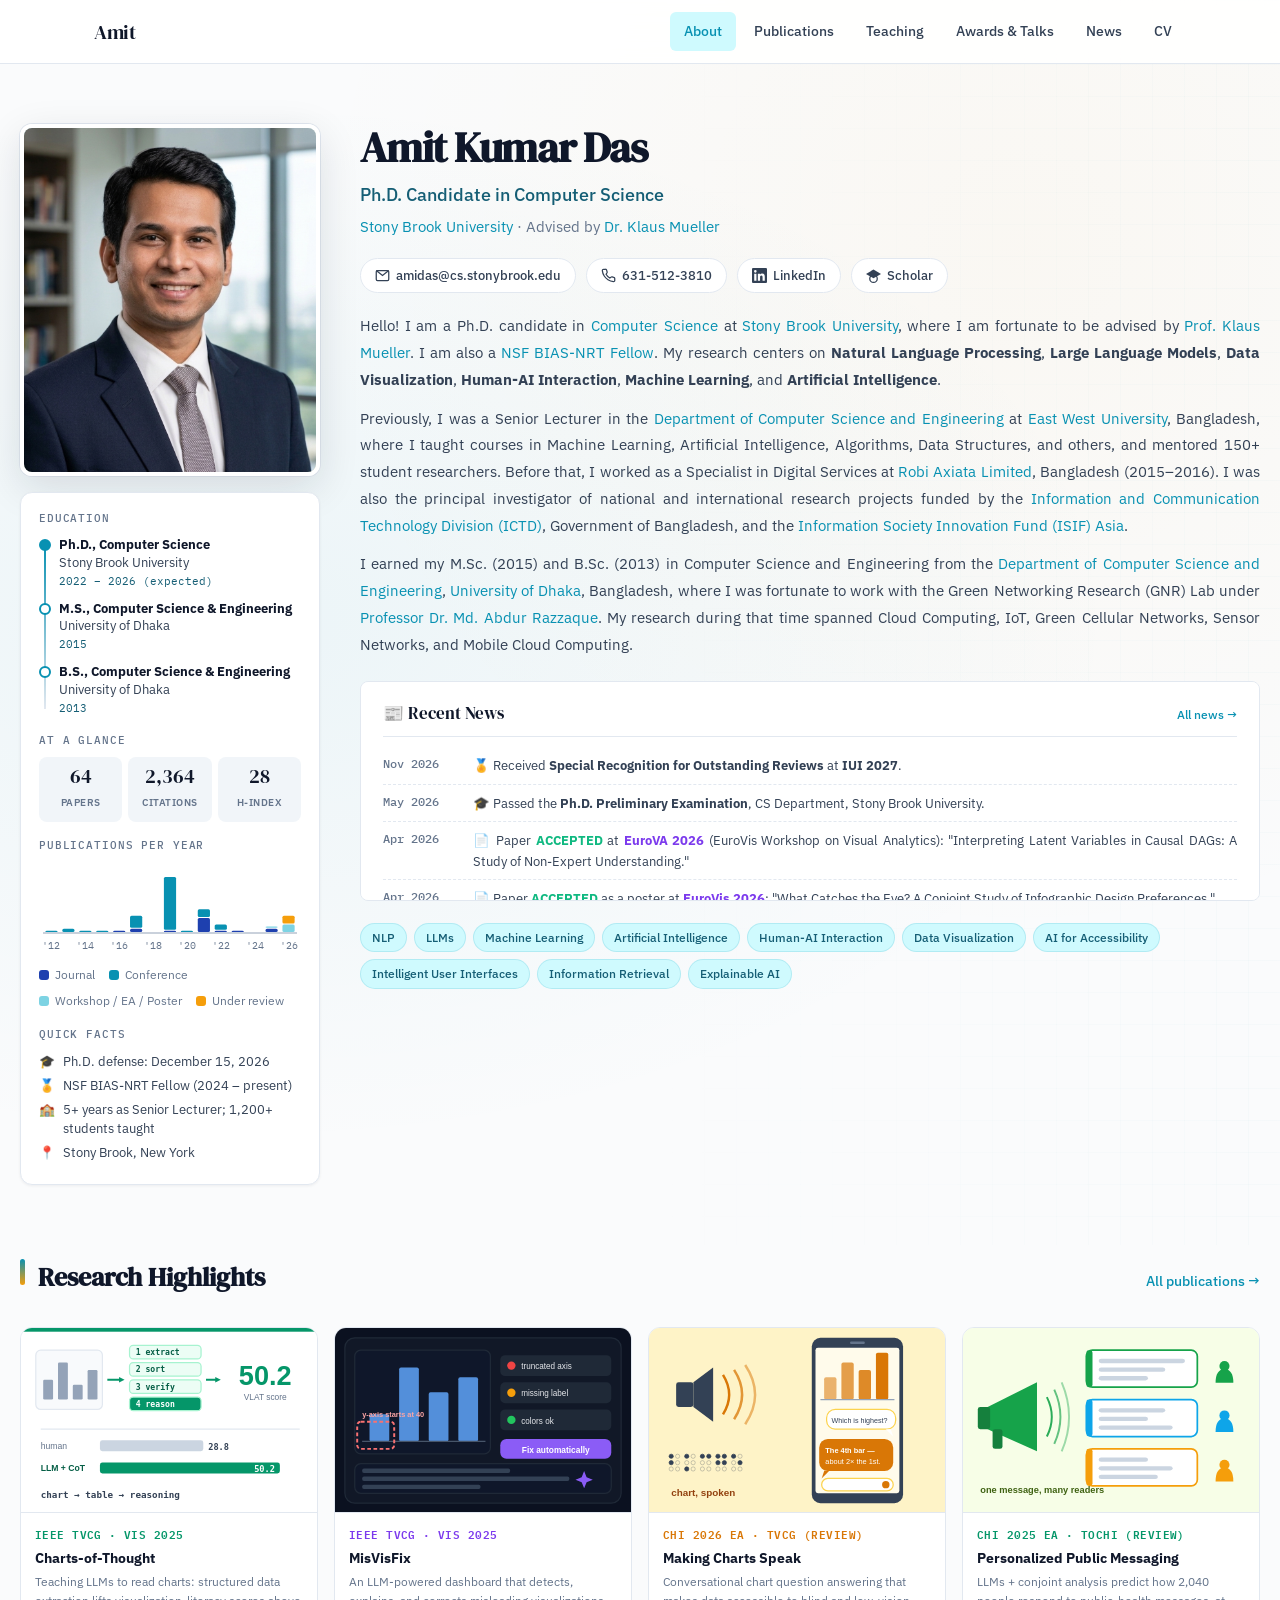
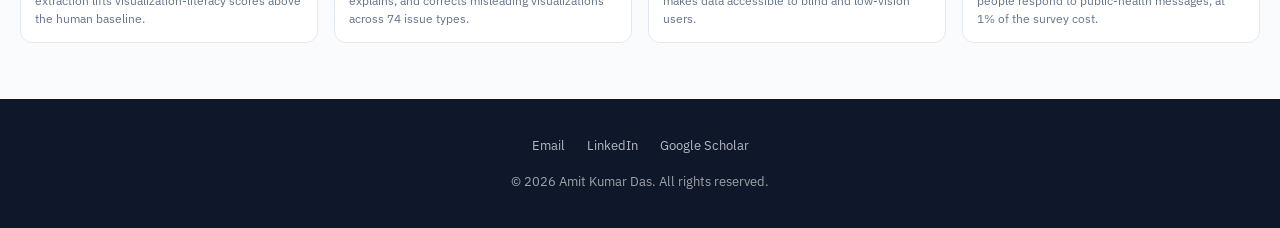
==== commit f9fd0989: "Redesign publication thumbnails and replace publication charts - Every paper now has its own illustr" ====
--- a/index.html
+++ b/index.html
@@ -1,4 +1,4 @@
-<!DOCTYPE html><html lang="en"><head><meta charset="UTF-8"><meta name="viewport" content="width=device-width,initial-scale=1.0"><link rel="stylesheet" href="css/style.css?v=2"><title>Amit Kumar Das — Visualization & Human-Centered AI Researcher</title>
+<!DOCTYPE html><html lang="en"><head><meta charset="UTF-8"><meta name="viewport" content="width=device-width,initial-scale=1.0"><link rel="stylesheet" href="css/style.css?v=3"><title>Amit Kumar Das — Visualization & Human-Centered AI Researcher</title>
 <style>
 .home-news-box{background:var(--surface);border:1px solid var(--border);border-radius:var(--radius);padding:18px 22px;margin:22px 0;max-height:220px;overflow-y:auto}
 .home-news-box::-webkit-scrollbar{width:6px}
--- a/css/style.css
+++ b/css/style.css
@@ -81,6 +81,19 @@
 .viz-value{font-family:var(--font-mono);font-size:10.5px;font-weight:500;fill:var(--text)}
 .viz-cell-note{font-size:12px}
 .viz-bar.clickable{cursor:pointer}
+.viz-unit{transition:transform var(--tr),filter var(--tr);transform-box:fill-box;transform-origin:center}
+.viz-unit.flag{stroke:var(--dark);stroke-width:1.6}
+.viz-unit.clickable{cursor:pointer}
+.viz-unit:hover{transform:scale(1.25);filter:brightness(1.08)}
+.viz-era{font-family:var(--font-body);font-size:10.5px;font-weight:600;fill:var(--text)}
+.clickable-year{cursor:pointer}
+.clickable-year:hover{fill:var(--accent);font-weight:600}
+.venue-chips{display:flex;flex-wrap:wrap;gap:8px;margin-top:14px}
+.venue-chip{display:inline-flex;align-items:baseline;gap:6px;padding:5px 11px;border:1px solid var(--border);border-radius:999px;font-size:.76rem;color:var(--text);background:var(--bg-alt);cursor:pointer;font-family:var(--font-body)}
+.venue-chip b{color:var(--dark);font-weight:700}
+.venue-chip span{color:var(--text-light);font-size:.7rem}
+.venue-chip:hover{border-color:var(--accent);color:var(--accent)}
+.legend-flag{width:10px;height:10px;border-radius:3px;display:inline-block;border:1.6px solid var(--dark);background:transparent!important}
 .viz-bar:hover rect:not([fill="transparent"]):not(.viz-track){filter:brightness(1.12)}
 .viz-dot{stroke:var(--surface);stroke-width:1.5;transition:r var(--tr)}
 .viz-dot.clickable{cursor:pointer}
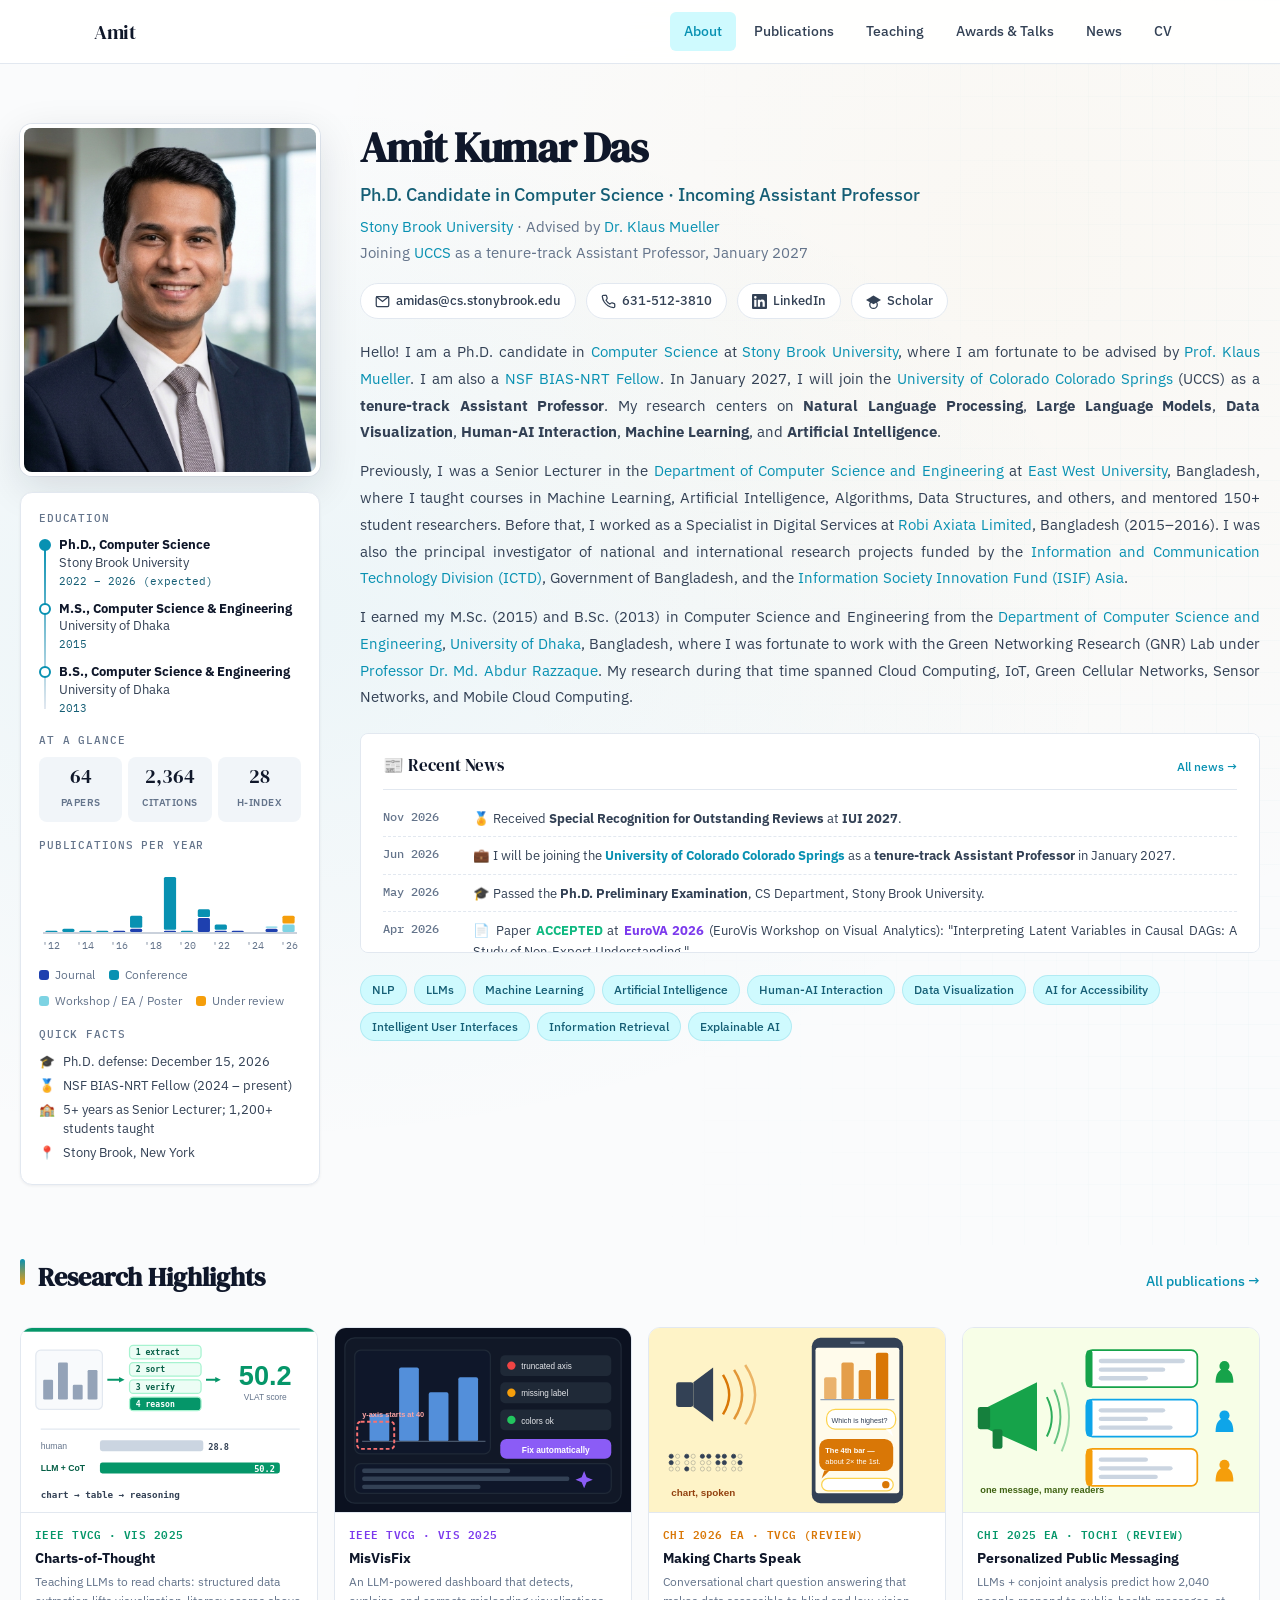
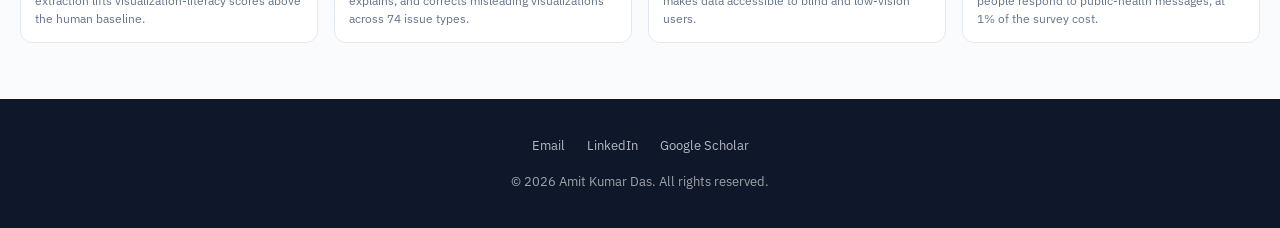
==== commit b722c37b: "Add incoming tenure-track Assistant Professor position at UCCS (Jan 2027) Co-Authored-By: Claude Opu" ====
--- a/index.html
+++ b/index.html
@@ -50,8 +50,8 @@
 </aside>
 <div class="hero-content">
 <h1 class="fade-in">Amit Kumar Das</h1>
-<p class="hero-tagline fade-in d1">Ph.D. Candidate in Computer Science</p>
-<p class="hero-affil fade-in d2"><a href="https://www.cs.stonybrook.edu/" target="_blank">Stony Brook University</a> · Advised by <a href="https://www3.cs.stonybrook.edu/~mueller/" target="_blank">Dr. Klaus Mueller</a></p>
+<p class="hero-tagline fade-in d1">Ph.D. Candidate in Computer Science · Incoming Assistant Professor</p>
+<p class="hero-affil fade-in d2"><a href="https://www.cs.stonybrook.edu/" target="_blank">Stony Brook University</a> · Advised by <a href="https://www3.cs.stonybrook.edu/~mueller/" target="_blank">Dr. Klaus Mueller</a><br>Joining <a href="https://www.uccs.edu/" target="_blank">UCCS</a> as a tenure-track Assistant Professor, January 2027</p>
 <div class="hero-contact fade-in d2">
 <a href="mailto:amidas@cs.stonybrook.edu"><svg viewBox="0 0 24 24" fill="none" stroke="currentColor" stroke-width="2"><rect x="2" y="4" width="20" height="16" rx="2"/><path d="M22 4l-10 8L2 4"/></svg>amidas@cs.stonybrook.edu</a>
 <a href="tel:631-512-3810"><svg viewBox="0 0 24 24" fill="none" stroke="currentColor" stroke-width="2"><path d="M22 16.92v3a2 2 0 01-2.18 2 19.79 19.79 0 01-8.63-3.07 19.5 19.5 0 01-6-6A19.79 19.79 0 012.12 4.18 2 2 0 014.11 2h3a2 2 0 012 1.72c.13.81.36 1.6.67 2.36a2 2 0 01-.45 2.11L8.09 9.91a16 16 0 006 6l1.72-1.24a2 2 0 012.11-.45c.76.31 1.55.54 2.36.67A2 2 0 0122 16.92z"/></svg>631-512-3810</a>
@@ -61,7 +61,7 @@
 
 <!-- BIO -->
 <div class="hero-bio fade-in d3">
-<p>Hello! I am a Ph.D. candidate in <a href="https://www.cs.stonybrook.edu/" target="_blank">Computer Science</a> at <a href="https://www.stonybrook.edu/" target="_blank">Stony Brook University</a>, where I am fortunate to be advised by <a href="https://www3.cs.stonybrook.edu/~mueller/" target="_blank">Prof. Klaus Mueller</a>. I am also a <a href="https://www.stonybrook.edu/commcms/bias-nrt/" target="_blank">NSF BIAS-NRT Fellow</a>. My research centers on <strong>Natural Language Processing</strong>, <strong>Large Language Models</strong>, <strong>Data Visualization</strong>, <strong>Human-AI Interaction</strong>, <strong>Machine Learning</strong>, and <strong>Artificial Intelligence</strong>.</p>
+<p>Hello! I am a Ph.D. candidate in <a href="https://www.cs.stonybrook.edu/" target="_blank">Computer Science</a> at <a href="https://www.stonybrook.edu/" target="_blank">Stony Brook University</a>, where I am fortunate to be advised by <a href="https://www3.cs.stonybrook.edu/~mueller/" target="_blank">Prof. Klaus Mueller</a>. I am also a <a href="https://www.stonybrook.edu/commcms/bias-nrt/" target="_blank">NSF BIAS-NRT Fellow</a>. In January 2027, I will join the <a href="https://www.uccs.edu/" target="_blank">University of Colorado Colorado Springs</a> (UCCS) as a <strong>tenure-track Assistant Professor</strong>. My research centers on <strong>Natural Language Processing</strong>, <strong>Large Language Models</strong>, <strong>Data Visualization</strong>, <strong>Human-AI Interaction</strong>, <strong>Machine Learning</strong>, and <strong>Artificial Intelligence</strong>.</p>
 <p>Previously, I was a Senior Lecturer in the <a href="https://www.ewubd.edu/" target="_blank">Department of Computer Science and Engineering</a> at <a href="https://www.ewubd.edu/" target="_blank">East West University</a>, Bangladesh, where I taught courses in Machine Learning, Artificial Intelligence, Algorithms, Data Structures, and others, and mentored 150+ student researchers. Before that, I worked as a Specialist in Digital Services at <a href="https://www.robi.com.bd/en" target="_blank">Robi Axiata Limited</a>, Bangladesh (2015–2016). I was also the principal investigator of national and international research projects funded by the <a href="https://ictd.gov.bd/" target="_blank">Information and Communication Technology Division (ICTD)</a>, Government of Bangladesh, and the <a href="https://apnic.foundation/projects/isif-asia/" target="_blank">Information Society Innovation Fund (ISIF) Asia</a>.</p>
 <p>I earned my M.Sc. (2015) and B.Sc. (2013) in Computer Science and Engineering from the <a href="https://www.du.ac.bd/body/CSE" target="_blank">Department of Computer Science and Engineering</a>, <a href="https://www.du.ac.bd/" target="_blank">University of Dhaka</a>, Bangladesh, where I was fortunate to work with the Green Networking Research (GNR) Lab under <a href="https://www.du.ac.bd/faculty/faculty_details/CSE/1768#" target="_blank">Professor Dr. Md. Abdur Razzaque</a>. My research during that time spanned Cloud Computing, IoT, Green Cellular Networks, Sensor Networks, and Mobile Cloud Computing.</p>
 </div>
@@ -70,6 +70,7 @@
 <div class="home-news-box fade-in d3">
 <div class="home-news-title"><span>📰 Recent News</span><a href="news.html">All news →</a></div>
 <div class="home-news-item"><span class="date">Nov 2026</span><span>🏅 Received <strong>Special Recognition for Outstanding Reviews</strong> at <strong>IUI 2027</strong>.</span></div>
+<div class="home-news-item"><span class="date">Jun 2026</span><span>💼 I will be joining the <a href="https://www.uccs.edu/" target="_blank"><strong>University of Colorado Colorado Springs</strong></a> as a <strong>tenure-track Assistant Professor</strong> in January 2027.</span></div>
 <div class="home-news-item"><span class="date">May 2026</span><span>🎓 Passed the <strong>Ph.D. Preliminary Examination</strong>, CS Department, Stony Brook University.</span></div>
 <div class="home-news-item"><span class="date">Apr 2026</span><span>📄 Paper <strong style="color:#10B981;">ACCEPTED</strong> at <a href="https://www.eurova.org/eurova-2026" target="_blank" style="color:#7C3AED;"><strong>EuroVA 2026</strong></a> (EuroVis Workshop on Visual Analytics): "Interpreting Latent Variables in Causal DAGs: A Study of Non-Expert Understanding."</span></div>
 <div class="home-news-item"><span class="date">Apr 2026</span><span>📄 Paper <strong style="color:#10B981;">ACCEPTED</strong> as a poster at <a href="https://eurovis.org.uk/" target="_blank" style="color:#7C3AED;"><strong>EuroVis 2026</strong></a>: "What Catches the Eye? A Conjoint Study of Infographic Design Preferences."</span></div>
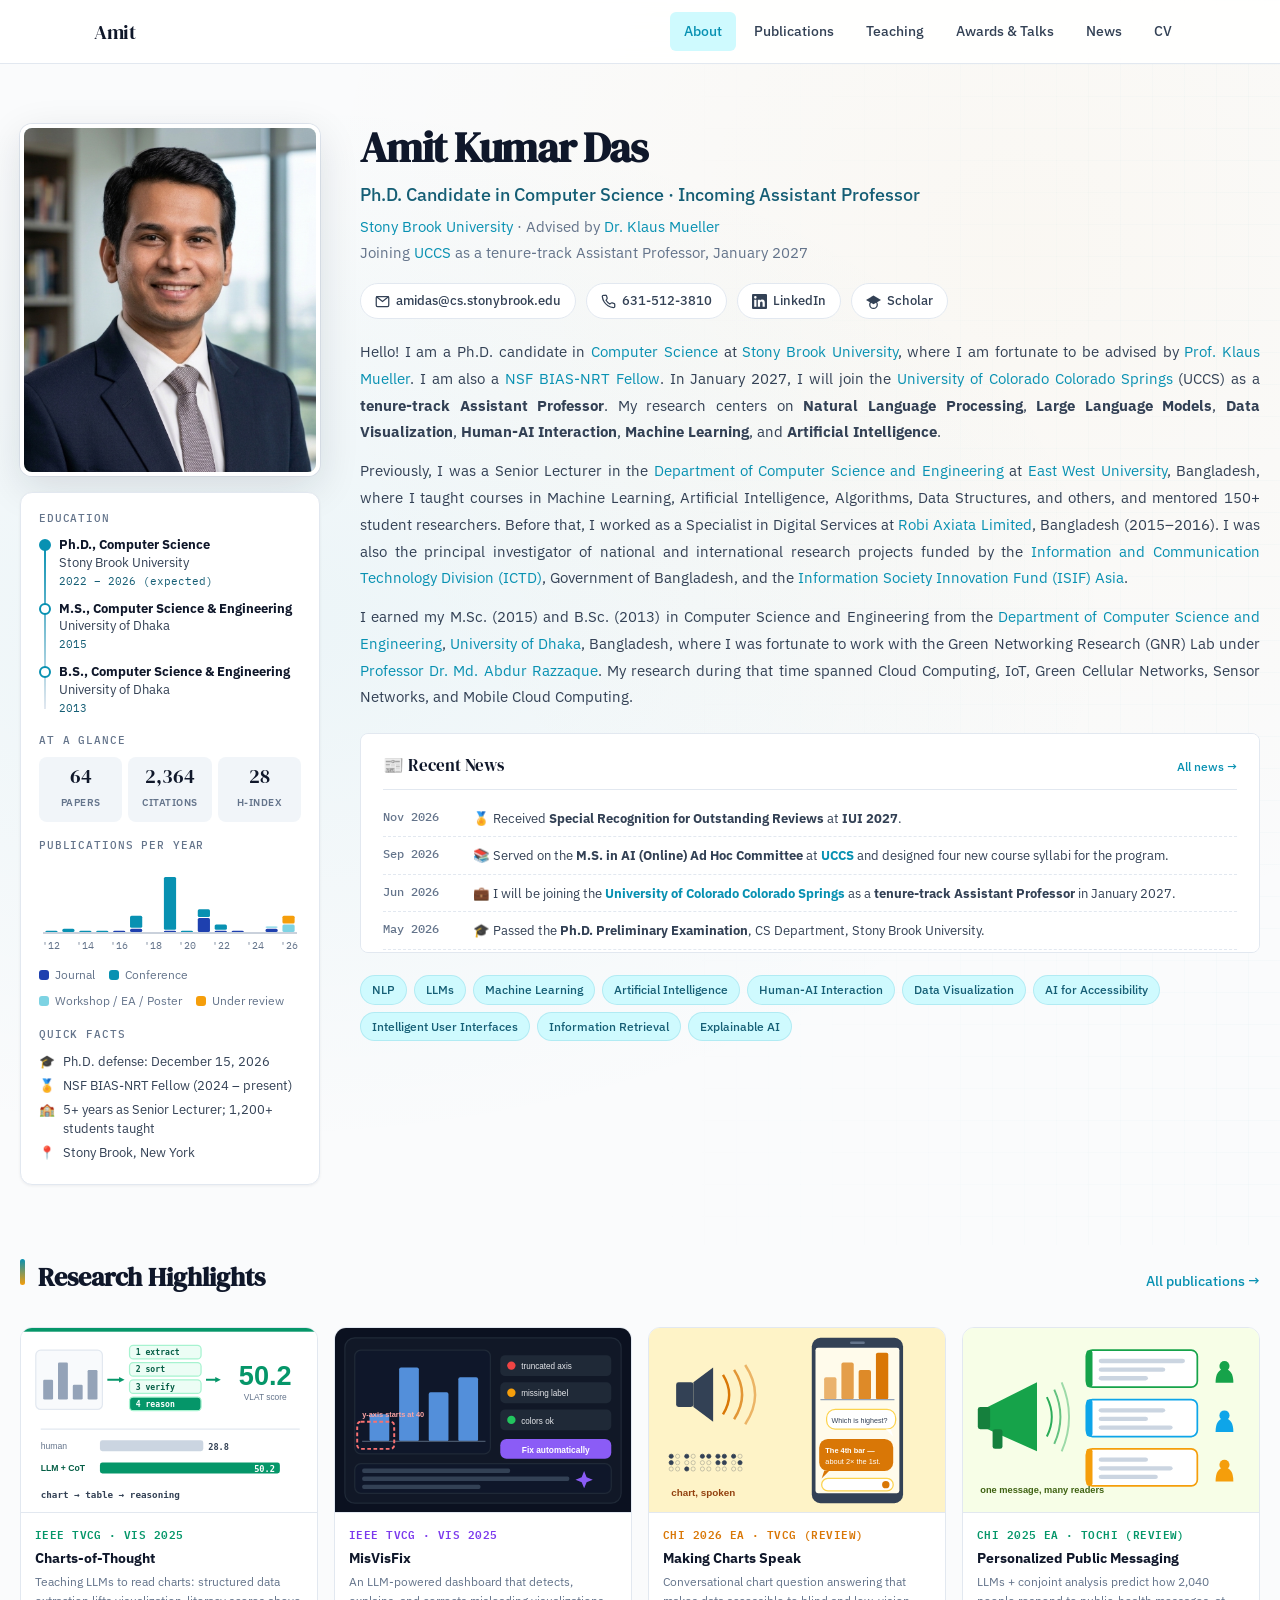
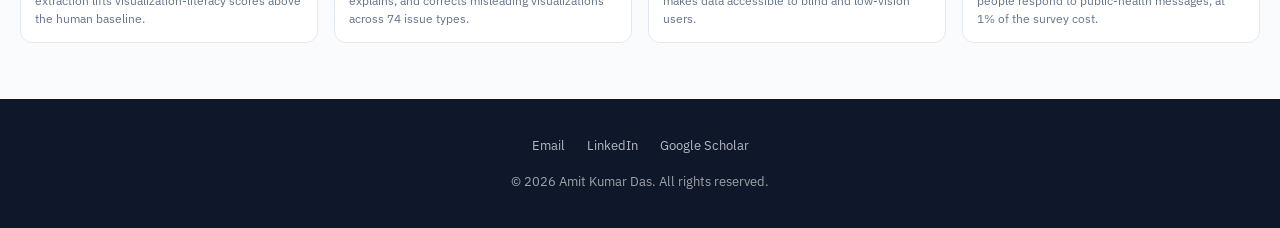
==== commit a1bfa8ad: "Add UCCS M.S. in AI (Online) committee service and 4 new course syllabi Co-Authored-By: Claude Opus " ====
--- a/index.html
+++ b/index.html
@@ -70,6 +70,7 @@
 <div class="home-news-box fade-in d3">
 <div class="home-news-title"><span>📰 Recent News</span><a href="news.html">All news →</a></div>
 <div class="home-news-item"><span class="date">Nov 2026</span><span>🏅 Received <strong>Special Recognition for Outstanding Reviews</strong> at <strong>IUI 2027</strong>.</span></div>
+<div class="home-news-item"><span class="date">Sep 2026</span><span>📚 Served on the <strong>M.S. in AI (Online) Ad Hoc Committee</strong> at <a href="https://www.uccs.edu/" target="_blank"><strong>UCCS</strong></a> and designed four new course syllabi for the program.</span></div>
 <div class="home-news-item"><span class="date">Jun 2026</span><span>💼 I will be joining the <a href="https://www.uccs.edu/" target="_blank"><strong>University of Colorado Colorado Springs</strong></a> as a <strong>tenure-track Assistant Professor</strong> in January 2027.</span></div>
 <div class="home-news-item"><span class="date">May 2026</span><span>🎓 Passed the <strong>Ph.D. Preliminary Examination</strong>, CS Department, Stony Brook University.</span></div>
 <div class="home-news-item"><span class="date">Apr 2026</span><span>📄 Paper <strong style="color:#10B981;">ACCEPTED</strong> at <a href="https://www.eurova.org/eurova-2026" target="_blank" style="color:#7C3AED;"><strong>EuroVA 2026</strong></a> (EuroVis Workshop on Visual Analytics): "Interpreting Latent Variables in Causal DAGs: A Study of Non-Expert Understanding."</span></div>
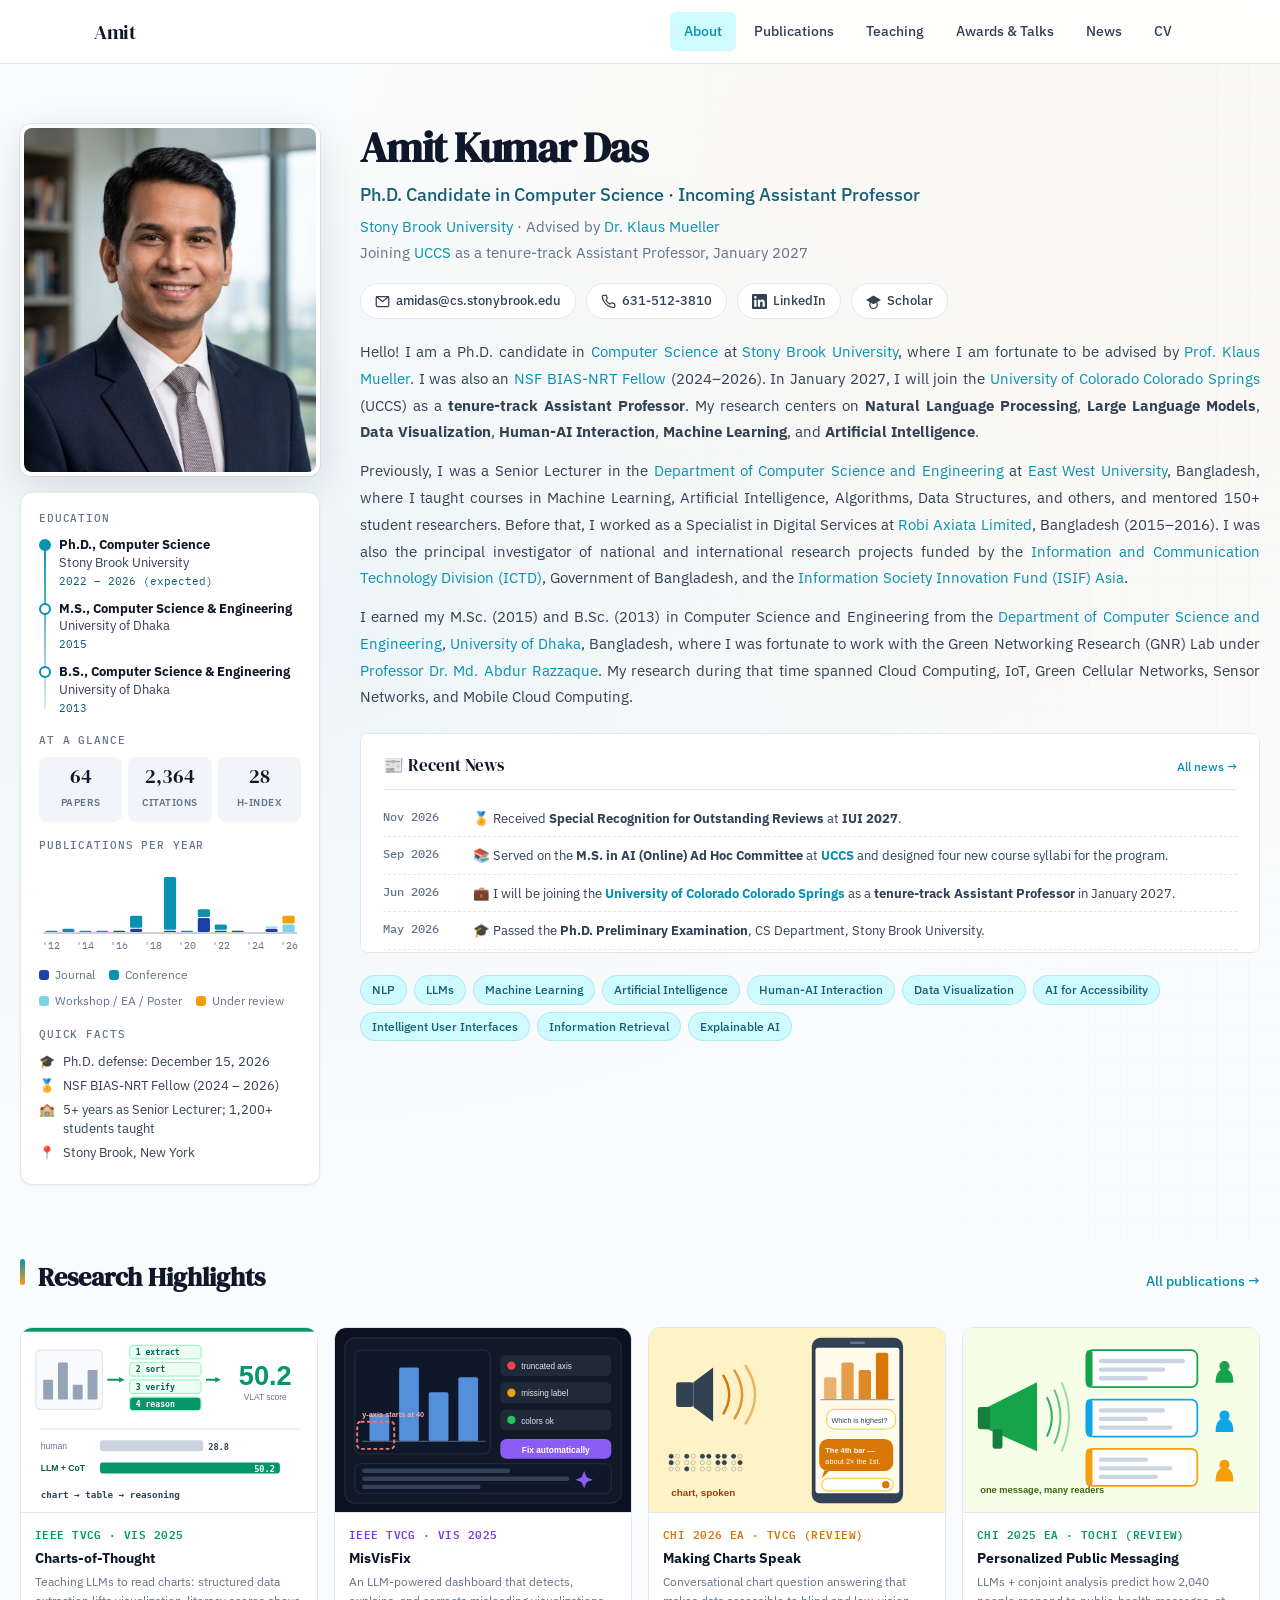
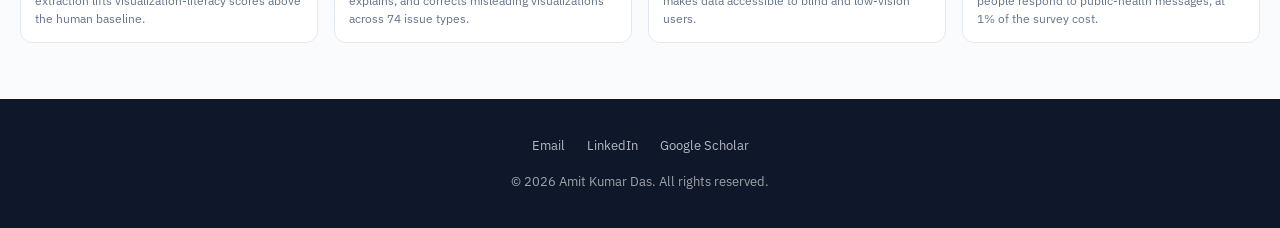
==== commit 1d07f615: "NSF BIAS-NRT fellowship ended August 2026 Co-Authored-By: Claude Opus 5.5 <noreply@anthropic.com>" ====
--- a/index.html
+++ b/index.html
@@ -42,7 +42,7 @@
 <h3>Quick facts</h3>
 <ul class="profile-facts">
 <li><span>🎓</span><span>Ph.D. defense: December 15, 2026</span></li>
-<li><span>🏅</span><span>NSF BIAS-NRT Fellow (2024 – present)</span></li>
+<li><span>🏅</span><span>NSF BIAS-NRT Fellow (2024 – 2026)</span></li>
 <li><span>🏫</span><span>5+ years as Senior Lecturer; 1,200+ students taught</span></li>
 <li><span>📍</span><span>Stony Brook, New York</span></li>
 </ul>
@@ -61,7 +61,7 @@
 
 <!-- BIO -->
 <div class="hero-bio fade-in d3">
-<p>Hello! I am a Ph.D. candidate in <a href="https://www.cs.stonybrook.edu/" target="_blank">Computer Science</a> at <a href="https://www.stonybrook.edu/" target="_blank">Stony Brook University</a>, where I am fortunate to be advised by <a href="https://www3.cs.stonybrook.edu/~mueller/" target="_blank">Prof. Klaus Mueller</a>. I am also a <a href="https://www.stonybrook.edu/commcms/bias-nrt/" target="_blank">NSF BIAS-NRT Fellow</a>. In January 2027, I will join the <a href="https://www.uccs.edu/" target="_blank">University of Colorado Colorado Springs</a> (UCCS) as a <strong>tenure-track Assistant Professor</strong>. My research centers on <strong>Natural Language Processing</strong>, <strong>Large Language Models</strong>, <strong>Data Visualization</strong>, <strong>Human-AI Interaction</strong>, <strong>Machine Learning</strong>, and <strong>Artificial Intelligence</strong>.</p>
+<p>Hello! I am a Ph.D. candidate in <a href="https://www.cs.stonybrook.edu/" target="_blank">Computer Science</a> at <a href="https://www.stonybrook.edu/" target="_blank">Stony Brook University</a>, where I am fortunate to be advised by <a href="https://www3.cs.stonybrook.edu/~mueller/" target="_blank">Prof. Klaus Mueller</a>. I was also an <a href="https://www.stonybrook.edu/commcms/bias-nrt/" target="_blank">NSF BIAS-NRT Fellow</a> (2024–2026). In January 2027, I will join the <a href="https://www.uccs.edu/" target="_blank">University of Colorado Colorado Springs</a> (UCCS) as a <strong>tenure-track Assistant Professor</strong>. My research centers on <strong>Natural Language Processing</strong>, <strong>Large Language Models</strong>, <strong>Data Visualization</strong>, <strong>Human-AI Interaction</strong>, <strong>Machine Learning</strong>, and <strong>Artificial Intelligence</strong>.</p>
 <p>Previously, I was a Senior Lecturer in the <a href="https://www.ewubd.edu/" target="_blank">Department of Computer Science and Engineering</a> at <a href="https://www.ewubd.edu/" target="_blank">East West University</a>, Bangladesh, where I taught courses in Machine Learning, Artificial Intelligence, Algorithms, Data Structures, and others, and mentored 150+ student researchers. Before that, I worked as a Specialist in Digital Services at <a href="https://www.robi.com.bd/en" target="_blank">Robi Axiata Limited</a>, Bangladesh (2015–2016). I was also the principal investigator of national and international research projects funded by the <a href="https://ictd.gov.bd/" target="_blank">Information and Communication Technology Division (ICTD)</a>, Government of Bangladesh, and the <a href="https://apnic.foundation/projects/isif-asia/" target="_blank">Information Society Innovation Fund (ISIF) Asia</a>.</p>
 <p>I earned my M.Sc. (2015) and B.Sc. (2013) in Computer Science and Engineering from the <a href="https://www.du.ac.bd/body/CSE" target="_blank">Department of Computer Science and Engineering</a>, <a href="https://www.du.ac.bd/" target="_blank">University of Dhaka</a>, Bangladesh, where I was fortunate to work with the Green Networking Research (GNR) Lab under <a href="https://www.du.ac.bd/faculty/faculty_details/CSE/1768#" target="_blank">Professor Dr. Md. Abdur Razzaque</a>. My research during that time spanned Cloud Computing, IoT, Green Cellular Networks, Sensor Networks, and Mobile Cloud Computing.</p>
 </div>
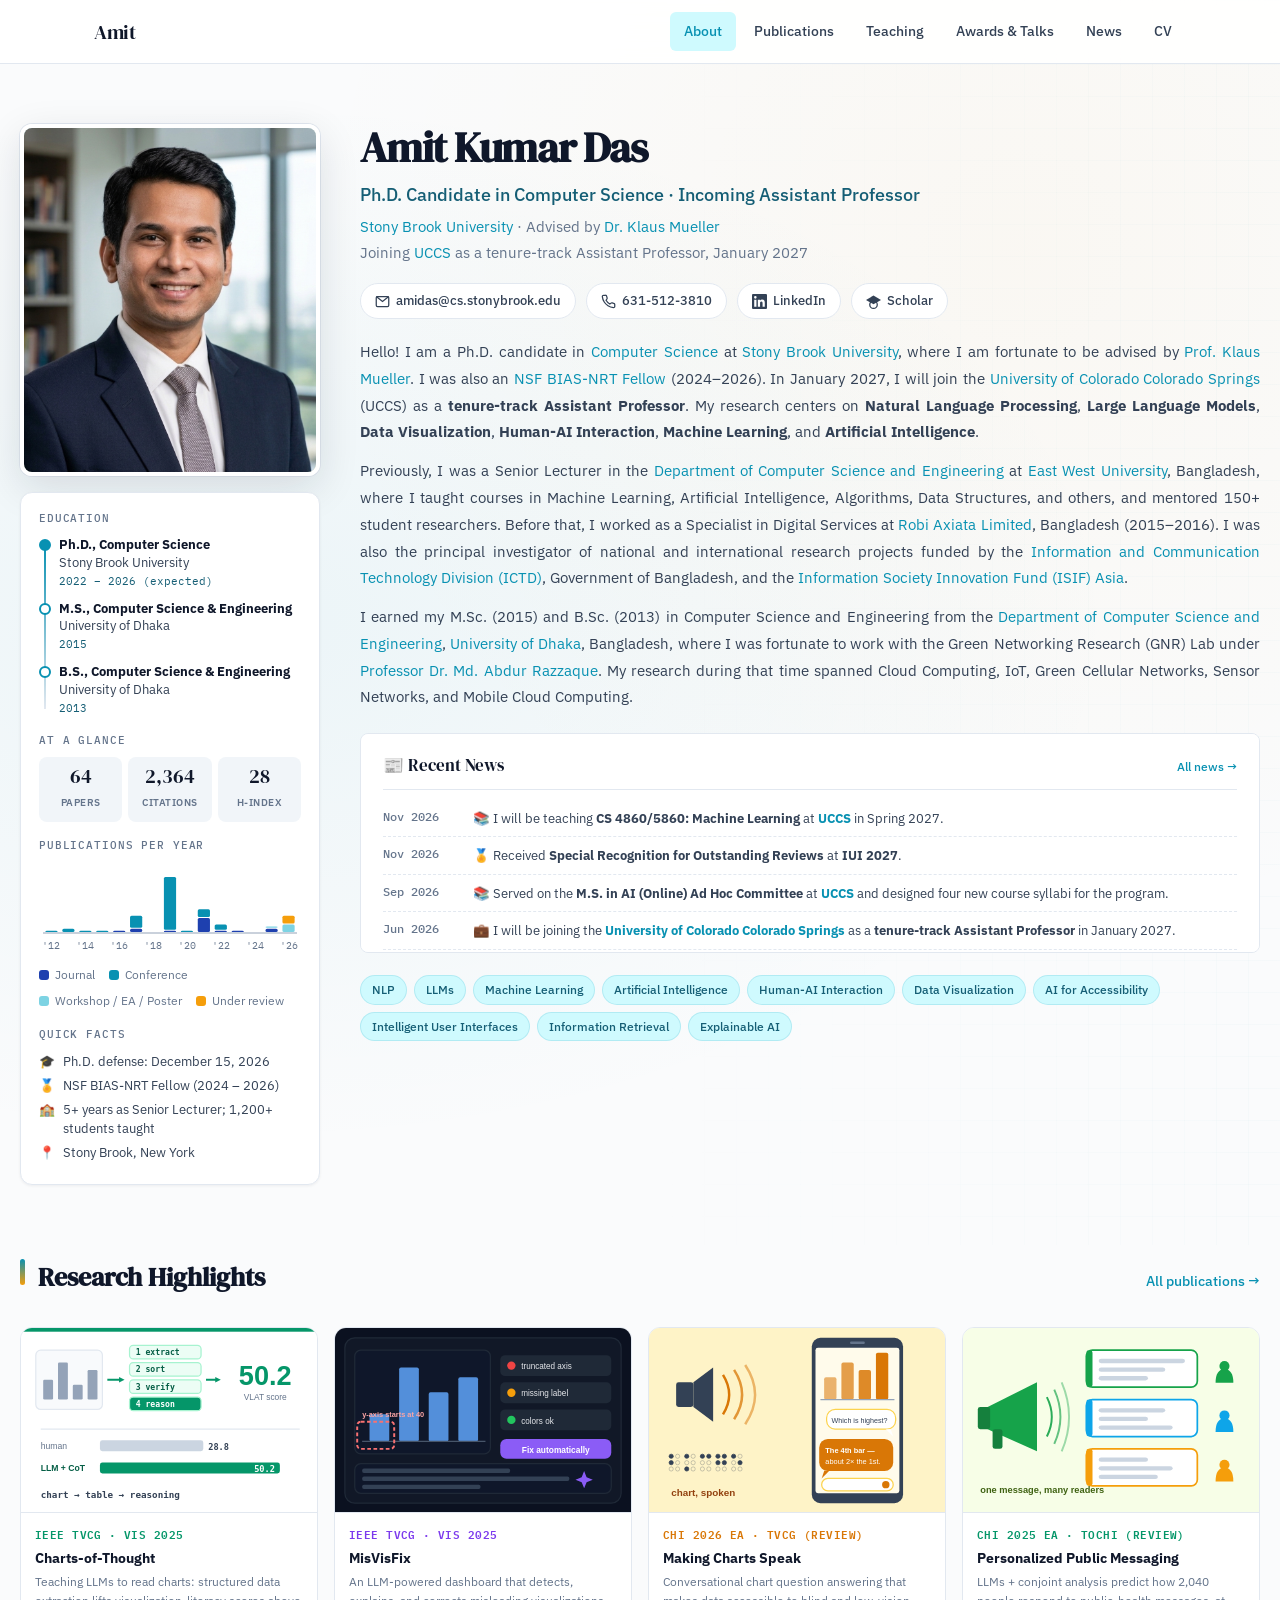
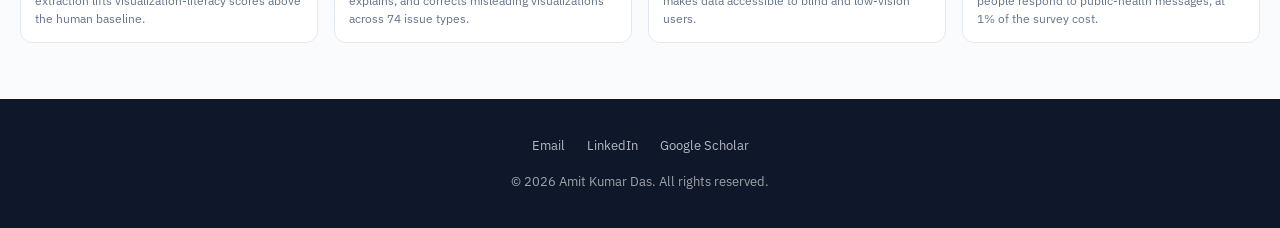
==== commit 13602b40: "Add Spring 2027 UCCS course CS 4860/5860 Machine Learning Co-Authored-By: Claude Opus 5.5 <noreply@a" ====
--- a/index.html
+++ b/index.html
@@ -69,6 +69,7 @@
 <!-- RECENT NEWS -->
 <div class="home-news-box fade-in d3">
 <div class="home-news-title"><span>📰 Recent News</span><a href="news.html">All news →</a></div>
+<div class="home-news-item"><span class="date">Nov 2026</span><span>📚 I will be teaching <strong>CS 4860/5860: Machine Learning</strong> at <a href="https://www.uccs.edu/" target="_blank"><strong>UCCS</strong></a> in Spring 2027.</span></div>
 <div class="home-news-item"><span class="date">Nov 2026</span><span>🏅 Received <strong>Special Recognition for Outstanding Reviews</strong> at <strong>IUI 2027</strong>.</span></div>
 <div class="home-news-item"><span class="date">Sep 2026</span><span>📚 Served on the <strong>M.S. in AI (Online) Ad Hoc Committee</strong> at <a href="https://www.uccs.edu/" target="_blank"><strong>UCCS</strong></a> and designed four new course syllabi for the program.</span></div>
 <div class="home-news-item"><span class="date">Jun 2026</span><span>💼 I will be joining the <a href="https://www.uccs.edu/" target="_blank"><strong>University of Colorado Colorado Springs</strong></a> as a <strong>tenure-track Assistant Professor</strong> in January 2027.</span></div>
